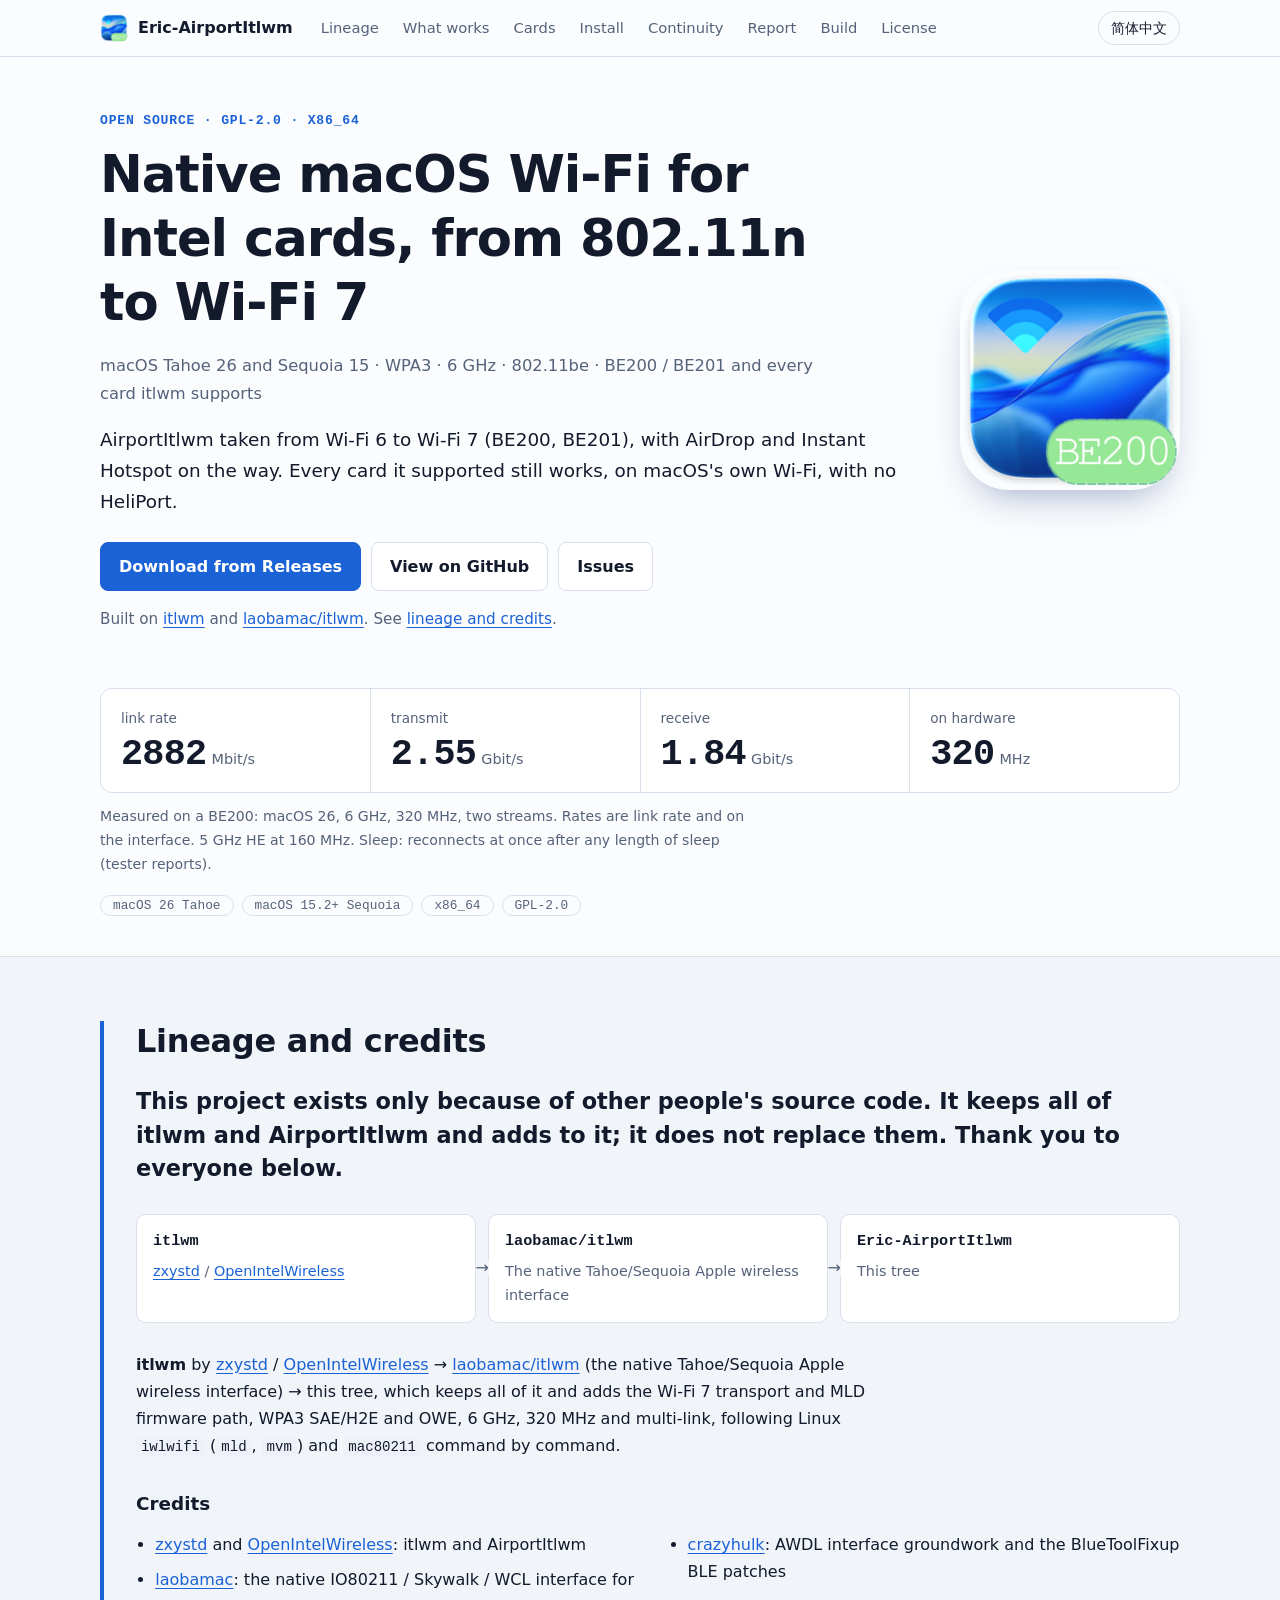
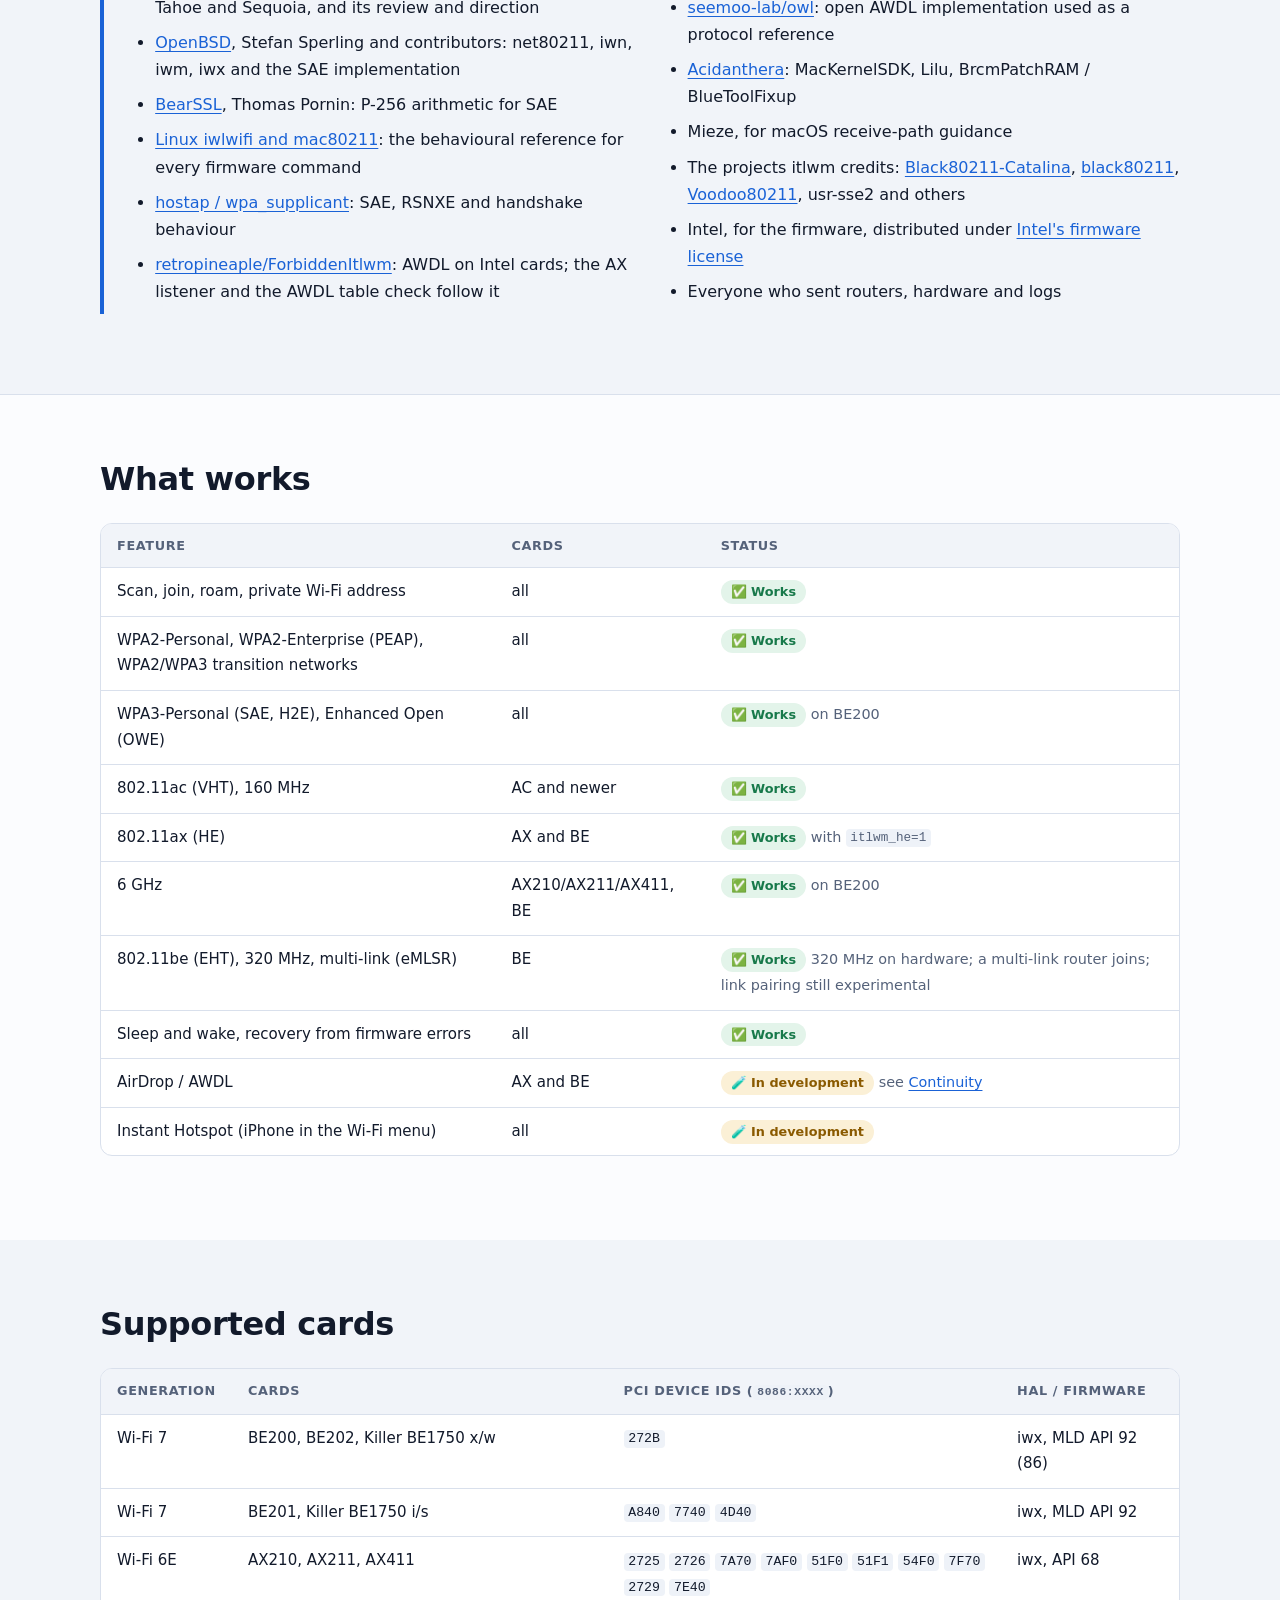
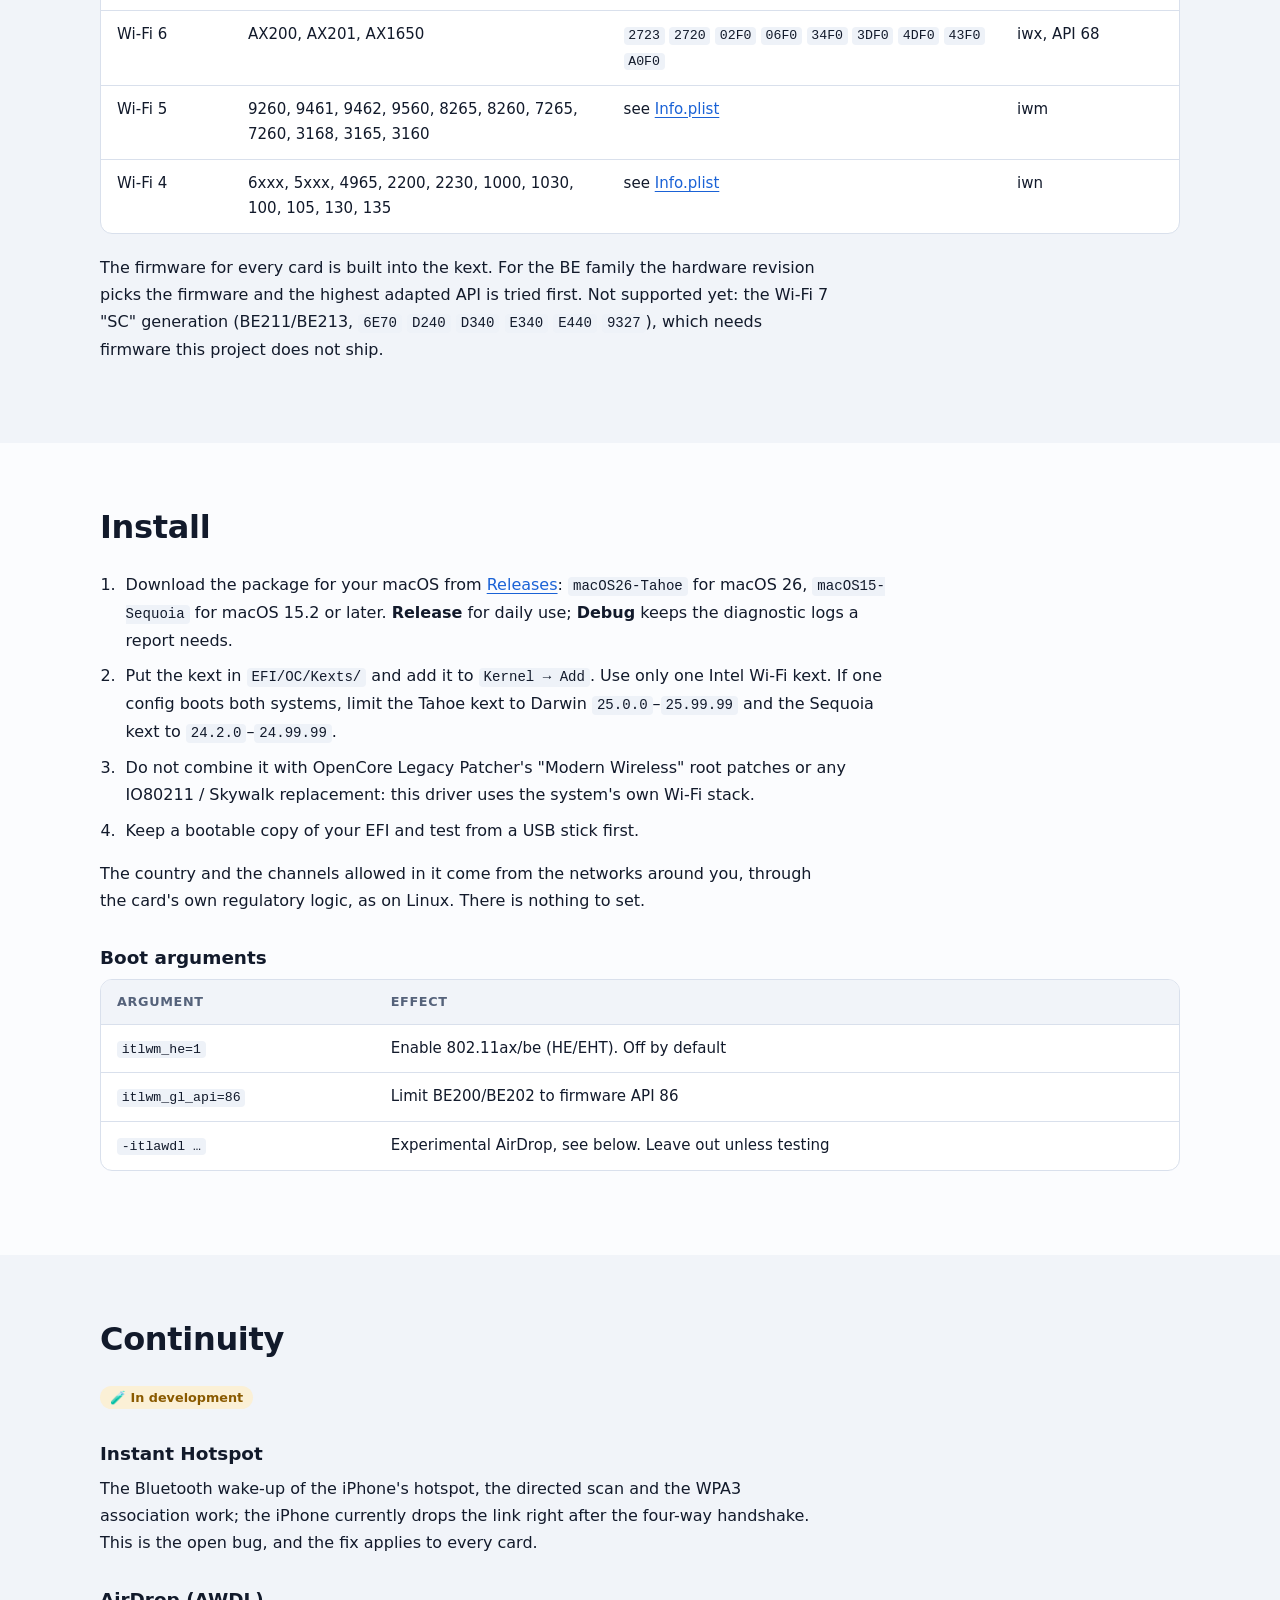
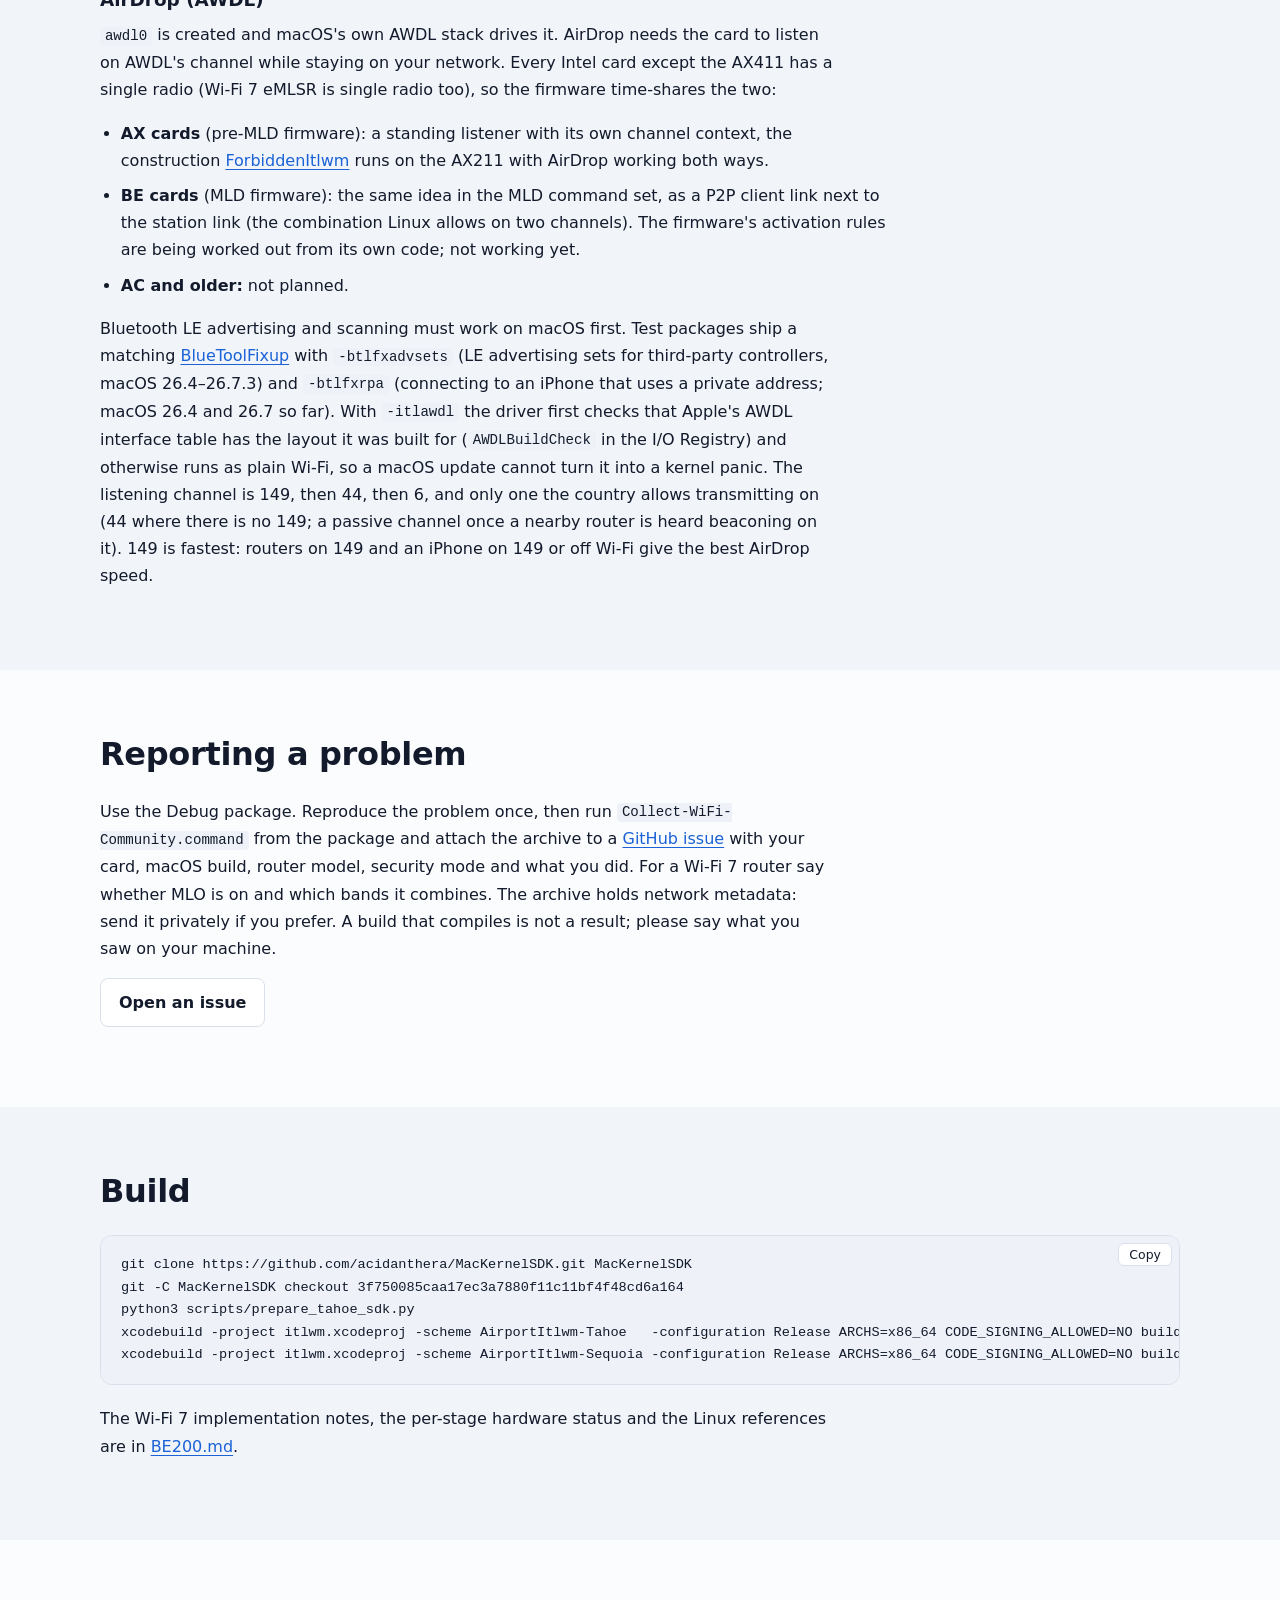
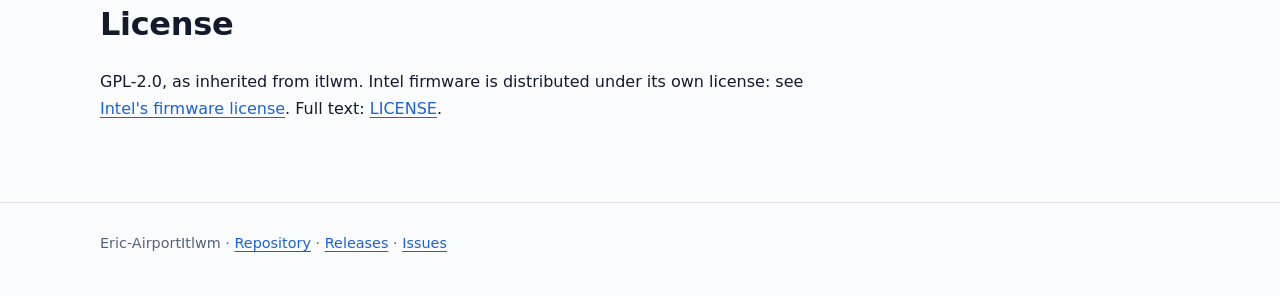
==== docs/index.html @ 7a8104d2 "docs: project site for GitHub Pages (English and 简体中文), lineage and credits first" ====
<!DOCTYPE html>
<html lang="en">
<head>
<meta charset="utf-8">
<meta name="viewport" content="width=device-width, initial-scale=1">
<meta name="color-scheme" content="light dark">
<title>Eric-AirportItlwm: native macOS Wi-Fi for Intel cards, 802.11n to Wi-Fi 7</title>
<meta name="description" content="Native macOS Wi-Fi for Intel cards, from 802.11n to Wi-Fi 7. macOS Tahoe 26 and Sequoia 15, WPA3, 6 GHz, 802.11be, BE200 / BE201 and every card itlwm supports.">
<link rel="icon" type="image/png" href="be200-icon.png">
<link rel="stylesheet" href="style.css">
<script defer src="app.js"></script>
</head>
<body>
<a class="skip" href="#main">Skip to content</a>
<header class="top"><div class="wrap bar">
<a class="brand" href="#top"><img src="be200-icon.png" width="28" height="28" alt="">Eric-AirportItlwm</a>
<nav aria-label="Sections">
<a href="#lineage">Lineage</a>
<a href="#works">What works</a>
<a href="#cards">Cards</a>
<a href="#install">Install</a>
<a href="#continuity">Continuity</a>
<a href="#report">Report</a>
<a href="#build">Build</a>
<a href="#license">License</a>
</nav>
<a class="lang" href="zh/" hreflang="zh-CN" lang="zh-CN">简体中文</a>
</div></header>
<main id="main">
<section class="hero" id="top"><div class="wrap hero-grid">
<div class="hero-text">
<p class="eyebrow">Open source · GPL-2.0 · x86_64</p>
<h1>Native macOS Wi-Fi for Intel cards, from 802.11n to Wi-Fi 7</h1>
<p class="sub">macOS Tahoe 26 and Sequoia 15 · WPA3 · 6 GHz · 802.11be · BE200 / BE201 and every card itlwm supports</p>
<p class="lead">AirportItlwm taken from Wi-Fi 6 to Wi-Fi 7 (BE200, BE201), with AirDrop and Instant Hotspot on the way. Every card it supported still works, on macOS&#x27;s own Wi-Fi, with no HeliPort.</p>
<p class="cta"><a class="btn primary" href="https://github.com/Ersiter/Eric-AirportItlwm/releases/latest">Download from Releases</a><a class="btn" href="https://github.com/Ersiter/Eric-AirportItlwm">View on GitHub</a><a class="btn" href="https://github.com/Ersiter/Eric-AirportItlwm/issues">Issues</a></p>
<p class="credit-line">Built on <a href="https://github.com/OpenIntelWireless/itlwm">itlwm</a> and <a href="https://github.com/laobamac/itlwm">laobamac/itlwm</a>. See <a href="#lineage">lineage and credits</a>.</p>
</div>
<div class="hero-art"><img src="be200-icon.png" width="256" height="256" alt="Eric-AirportItlwm icon"></div>
</div>
<div class="wrap"><dl class="stats">
<div><dt>link rate</dt><dd><span class="num">2882</span> <span class="unit">Mbit/s</span></dd></div>
<div><dt>transmit</dt><dd><span class="num">2.55</span> <span class="unit">Gbit/s</span></dd></div>
<div><dt>receive</dt><dd><span class="num">1.84</span> <span class="unit">Gbit/s</span></dd></div>
<div><dt>on hardware</dt><dd><span class="num">320</span> <span class="unit">MHz</span></dd></div>
</dl><p class="note">Measured on a BE200: macOS 26, 6 GHz, 320 MHz, two streams. Rates are link rate and on the interface. 5 GHz HE at 160 MHz. Sleep: reconnects at once after any length of sleep (tester reports).</p>
<ul class="chips"><li>macOS 26 Tahoe</li><li>macOS 15.2+ Sequoia</li><li>x86_64</li><li>GPL-2.0</li></ul></div>
</section>
<section class="lineage" id="lineage"><div class="wrap">
<h2>Lineage and credits</h2>
<p class="big">This project exists only because of other people&#x27;s source code. It keeps all of itlwm and AirportItlwm and adds to it; it does not replace them. Thank you to everyone below.</p>
<ol class="chain">
<li><strong>itlwm</strong><span><a href="https://github.com/zxystd">zxystd</a> / <a href="https://github.com/OpenIntelWireless/itlwm">OpenIntelWireless</a></span></li>
<li><strong>laobamac/itlwm</strong><span>The native Tahoe/Sequoia Apple wireless interface</span></li>
<li><strong>Eric-AirportItlwm</strong><span>This tree</span></li>
</ol>
<p><strong>itlwm</strong> by <a href="https://github.com/zxystd">zxystd</a> / <a href="https://github.com/OpenIntelWireless/itlwm">OpenIntelWireless</a> → <a href="https://github.com/laobamac/itlwm">laobamac/itlwm</a> (the native Tahoe/Sequoia Apple wireless interface) → this tree, which keeps all of it and adds the Wi-Fi 7 transport and MLD firmware path, WPA3 SAE/H2E and OWE, 6 GHz, 320 MHz and multi-link, following Linux <code>iwlwifi</code> (<code>mld</code>, <code>mvm</code>) and <code>mac80211</code> command by command.</p>
<h3>Credits</h3>
<ul class="credits">
<li><a href="https://github.com/zxystd">zxystd</a> and <a href="https://github.com/OpenIntelWireless">OpenIntelWireless</a>: itlwm and AirportItlwm</li>
<li><a href="https://github.com/laobamac/itlwm">laobamac</a>: the native IO80211 / Skywalk / WCL interface for Tahoe and Sequoia, and its review and direction</li>
<li><a href="https://github.com/openbsd/src">OpenBSD</a>, Stefan Sperling and contributors: net80211, iwn, iwm, iwx and the SAE implementation</li>
<li><a href="https://bearssl.org/">BearSSL</a>, Thomas Pornin: P-256 arithmetic for SAE</li>
<li><a href="https://github.com/torvalds/linux/tree/master/drivers/net/wireless/intel/iwlwifi">Linux iwlwifi and mac80211</a>: the behavioural reference for every firmware command</li>
<li><a href="https://w1.fi/">hostap / wpa_supplicant</a>: SAE, RSNXE and handshake behaviour</li>
<li><a href="https://github.com/retropineaple/ForbiddenItlwm">retropineaple/ForbiddenItlwm</a>: AWDL on Intel cards; the AX listener and the AWDL table check follow it</li>
<li><a href="https://github.com/crazyhulk">crazyhulk</a>: AWDL interface groundwork and the BlueToolFixup BLE patches</li>
<li><a href="https://github.com/seemoo-lab/owl">seemoo-lab/owl</a>: open AWDL implementation used as a protocol reference</li>
<li><a href="https://github.com/acidanthera">Acidanthera</a>: MacKernelSDK, Lilu, BrcmPatchRAM / BlueToolFixup</li>
<li>Mieze, for macOS receive-path guidance</li>
<li>The projects itlwm credits: <a href="https://github.com/AppleIntelWiFi/Black80211-Catalina">Black80211-Catalina</a>, <a href="https://github.com/rpeshkov/black80211">black80211</a>, <a href="https://github.com/mercurysquad/Voodoo80211">Voodoo80211</a>, usr-sse2 and others</li>
<li>Intel, for the firmware, distributed under <a href="https://github.com/Ersiter/Eric-AirportItlwm/blob/be200-tahoe/iwlwifi-firmware-license">Intel's firmware license</a></li>
<li>Everyone who sent routers, hardware and logs</li>
</ul></div></section>
<section id="works"><div class="wrap"><h2>What works</h2>
<div class="table-wrap"><table><thead><tr><th>Feature</th><th>Cards</th><th>Status</th></tr></thead><tbody>
<tr><td>Scan, join, roam, private Wi-Fi address</td><td>all</td><td><span class="pill ok"><span aria-hidden="true">✅</span> Works</span></td></tr>
<tr><td>WPA2-Personal, WPA2-Enterprise (PEAP), WPA2/WPA3 transition networks</td><td>all</td><td><span class="pill ok"><span aria-hidden="true">✅</span> Works</span></td></tr>
<tr><td>WPA3-Personal (SAE, H2E), Enhanced Open (OWE)</td><td>all</td><td><span class="pill ok"><span aria-hidden="true">✅</span> Works</span> <span class="snote">on BE200</span></td></tr>
<tr><td>802.11ac (VHT), 160 MHz</td><td>AC and newer</td><td><span class="pill ok"><span aria-hidden="true">✅</span> Works</span></td></tr>
<tr><td>802.11ax (HE)</td><td>AX and BE</td><td><span class="pill ok"><span aria-hidden="true">✅</span> Works</span> <span class="snote">with <code>itlwm_he=1</code></span></td></tr>
<tr><td>6 GHz</td><td>AX210/AX211/AX411, BE</td><td><span class="pill ok"><span aria-hidden="true">✅</span> Works</span> <span class="snote">on BE200</span></td></tr>
<tr><td>802.11be (EHT), 320 MHz, multi-link (eMLSR)</td><td>BE</td><td><span class="pill ok"><span aria-hidden="true">✅</span> Works</span> <span class="snote">320 MHz on hardware; a multi-link router joins; link pairing still experimental</span></td></tr>
<tr><td>Sleep and wake, recovery from firmware errors</td><td>all</td><td><span class="pill ok"><span aria-hidden="true">✅</span> Works</span></td></tr>
<tr><td>AirDrop / AWDL</td><td>AX and BE</td><td><span class="pill dev"><span aria-hidden="true">🧪</span> In development</span> <span class="snote">see <a href="#continuity">Continuity</a></span></td></tr>
<tr><td>Instant Hotspot (iPhone in the Wi-Fi menu)</td><td>all</td><td><span class="pill dev"><span aria-hidden="true">🧪</span> In development</span></td></tr>
</tbody></table></div></div></section>
<section id="cards"><div class="wrap"><h2>Supported cards</h2>
<div class="table-wrap"><table class="cards"><thead><tr><th>Generation</th><th>Cards</th><th>PCI device IDs (<code>8086:xxxx</code>)</th><th>HAL / firmware</th></tr></thead><tbody>
<tr><td>Wi-Fi 7</td><td>BE200, BE202, Killer BE1750 x/w</td><td><code>272B</code></td><td>iwx, MLD API 92 (86)</td></tr>
<tr><td>Wi-Fi 7</td><td>BE201, Killer BE1750 i/s</td><td><code>A840</code> <code>7740</code> <code>4D40</code></td><td>iwx, MLD API 92</td></tr>
<tr><td>Wi-Fi 6E</td><td>AX210, AX211, AX411</td><td><code>2725</code> <code>2726</code> <code>7A70</code> <code>7AF0</code> <code>51F0</code> <code>51F1</code> <code>54F0</code> <code>7F70</code> <code>2729</code> <code>7E40</code></td><td>iwx, API 68</td></tr>
<tr><td>Wi-Fi 6</td><td>AX200, AX201, AX1650</td><td><code>2723</code> <code>2720</code> <code>02F0</code> <code>06F0</code> <code>34F0</code> <code>3DF0</code> <code>4DF0</code> <code>43F0</code> <code>A0F0</code></td><td>iwx, API 68</td></tr>
<tr><td>Wi-Fi 5</td><td>9260, 9461, 9462, 9560, 8265, 8260, 7265, 7260, 3168, 3165, 3160</td><td>see <a href="https://github.com/Ersiter/Eric-AirportItlwm/blob/be200-tahoe/AirportItlwm/WCL/Info.plist">Info.plist</a></td><td>iwm</td></tr>
<tr><td>Wi-Fi 4</td><td>6xxx, 5xxx, 4965, 2200, 2230, 1000, 1030, 100, 105, 130, 135</td><td>see <a href="https://github.com/Ersiter/Eric-AirportItlwm/blob/be200-tahoe/AirportItlwm/WCL/Info.plist">Info.plist</a></td><td>iwn</td></tr>
</tbody></table></div><p>The firmware for every card is built into the kext. For the BE family the hardware revision picks the firmware and the highest adapted API is tried first. Not supported yet: the Wi-Fi 7 "SC" generation (BE211/BE213, <code>6E70</code> <code>D240</code> <code>D340</code> <code>E340</code> <code>E440</code> <code>9327</code>), which needs firmware this project does not ship.</p></div></section>
<section id="install"><div class="wrap"><h2>Install</h2><ol class="steps">
<li>Download the package for your macOS from <a href="https://github.com/Ersiter/Eric-AirportItlwm/releases">Releases</a>: <code>macOS26-Tahoe</code> for macOS 26, <code>macOS15-Sequoia</code> for macOS 15.2 or later. <strong>Release</strong> for daily use; <strong>Debug</strong> keeps the diagnostic logs a report needs.</li>
<li>Put the kext in <code>EFI/OC/Kexts/</code> and add it to <code>Kernel → Add</code>. Use only one Intel Wi-Fi kext. If one config boots both systems, limit the Tahoe kext to Darwin <code>25.0.0</code>–<code>25.99.99</code> and the Sequoia kext to <code>24.2.0</code>–<code>24.99.99</code>.</li>
<li>Do not combine it with OpenCore Legacy Patcher's "Modern Wireless" root patches or any IO80211 / Skywalk replacement: this driver uses the system's own Wi-Fi stack.</li>
<li>Keep a bootable copy of your EFI and test from a USB stick first.</li>
</ol><p>The country and the channels allowed in it come from the networks around you, through the card's own regulatory logic, as on Linux. There is nothing to set.</p>
<h3>Boot arguments</h3><div class="table-wrap"><table><thead><tr><th>Argument</th><th>Effect</th></tr></thead><tbody>
<tr><td><code>itlwm_he=1</code></td><td>Enable 802.11ax/be (HE/EHT). Off by default</td></tr>
<tr><td><code>itlwm_gl_api=86</code></td><td>Limit BE200/BE202 to firmware API 86</td></tr>
<tr><td><code>-itlawdl …</code></td><td>Experimental AirDrop, see below. Leave out unless testing</td></tr>
</tbody></table></div></div></section>
<section id="continuity"><div class="wrap"><h2>Continuity</h2>
<p><span class="pill dev"><span aria-hidden="true">🧪</span> In development</span></p>
<h3>Instant Hotspot</h3><p>The Bluetooth wake-up of the iPhone's hotspot, the directed scan and the WPA3 association work; the iPhone currently drops the link right after the four-way handshake. This is the open bug, and the fix applies to every card.</p>
<h3>AirDrop (AWDL)</h3><p><code>awdl0</code> is created and macOS's own AWDL stack drives it. AirDrop needs the card to listen on AWDL's channel while staying on your network. Every Intel card except the AX411 has a single radio (Wi-Fi 7 eMLSR is single radio too), so the firmware time-shares the two:</p><ul>
<li><strong>AX cards</strong> (pre-MLD firmware): a standing listener with its own channel context, the construction <a href="https://github.com/retropineaple/ForbiddenItlwm">ForbiddenItlwm</a> runs on the AX211 with AirDrop working both ways.</li>
<li><strong>BE cards</strong> (MLD firmware): the same idea in the MLD command set, as a P2P client link next to the station link (the combination Linux allows on two channels). The firmware's activation rules are being worked out from its own code; not working yet.</li>
<li><strong>AC and older:</strong> not planned.</li>
</ul><p>Bluetooth LE advertising and scanning must work on macOS first. Test packages ship a matching <a href="https://github.com/acidanthera/BrcmPatchRAM">BlueToolFixup</a> with <code>-btlfxadvsets</code> (LE advertising sets for third-party controllers, macOS 26.4–26.7.3) and <code>-btlfxrpa</code> (connecting to an iPhone that uses a private address; macOS 26.4 and 26.7 so far). With <code>-itlawdl</code> the driver first checks that Apple's AWDL interface table has the layout it was built for (<code>AWDLBuildCheck</code> in the I/O Registry) and otherwise runs as plain Wi-Fi, so a macOS update cannot turn it into a kernel panic. The listening channel is 149, then 44, then 6, and only one the country allows transmitting on (44 where there is no 149; a passive channel once a nearby router is heard beaconing on it). 149 is fastest: routers on 149 and an iPhone on 149 or off Wi-Fi give the best AirDrop speed.</p></div></section>
<section id="report"><div class="wrap"><h2>Reporting a problem</h2><p>Use the Debug package. Reproduce the problem once, then run <code>Collect-WiFi-Community.command</code> from the package and attach the archive to a <a href="https://github.com/Ersiter/Eric-AirportItlwm/issues">GitHub issue</a> with your card, macOS build, router model, security mode and what you did. For a Wi-Fi 7 router say whether MLO is on and which bands it combines. The archive holds network metadata: send it privately if you prefer. A build that compiles is not a result; please say what you saw on your machine.</p><p><a class="btn" href="https://github.com/Ersiter/Eric-AirportItlwm/issues/new">Open an issue</a></p></div></section>
<section id="build"><div class="wrap"><h2>Build</h2>
<div class="code"><button type="button" class="copy" data-copied="Copied" hidden>Copy</button><pre><code>git clone https://github.com/acidanthera/MacKernelSDK.git MacKernelSDK
git -C MacKernelSDK checkout 3f750085caa17ec3a7880f11c11bf4f48cd6a164
python3 scripts/prepare_tahoe_sdk.py
xcodebuild -project itlwm.xcodeproj -scheme AirportItlwm-Tahoe   -configuration Release ARCHS=x86_64 CODE_SIGNING_ALLOWED=NO build
xcodebuild -project itlwm.xcodeproj -scheme AirportItlwm-Sequoia -configuration Release ARCHS=x86_64 CODE_SIGNING_ALLOWED=NO build</code></pre></div>
<p>The Wi-Fi 7 implementation notes, the per-stage hardware status and the Linux references are in <a href="https://github.com/Ersiter/Eric-AirportItlwm/blob/be200-tahoe/BE200.md">BE200.md</a>.</p></div></section>
<section id="license"><div class="wrap"><h2>License</h2><p>GPL-2.0, as inherited from itlwm. Intel firmware is distributed under its own license: see <a href="https://github.com/Ersiter/Eric-AirportItlwm/blob/be200-tahoe/iwlwifi-firmware-license">Intel's firmware license</a>. Full text: <a href="https://github.com/Ersiter/Eric-AirportItlwm/blob/be200-tahoe/LICENSE">LICENSE</a>.</p></div></section>
</main>
<footer><div class="wrap"><p>Eric-AirportItlwm · <a href="https://github.com/Ersiter/Eric-AirportItlwm">Repository</a> · <a href="https://github.com/Ersiter/Eric-AirportItlwm/releases">Releases</a> · <a href="https://github.com/Ersiter/Eric-AirportItlwm/issues">Issues</a></p></div></footer>
</body>
</html>
---- docs/style.css ----
:root {
  color-scheme: light dark;
  --bg: #fbfcfe;
  --bg-alt: #f1f4f9;
  --panel: #ffffff;
  --line: #d9e0ec;
  --text: #121a2b;
  --muted: #55627a;
  --accent: #1a62d6;
  --accent-ink: #ffffff;
  --ok: #17794a;
  --ok-bg: #e3f4ea;
  --dev: #8a5a00;
  --dev-bg: #fbf0d6;
  --code-bg: #eef2f8;
  --sans: system-ui, -apple-system, "Segoe UI", "PingFang SC", "Hiragino Sans GB", "Microsoft YaHei", "Noto Sans CJK SC", "Noto Sans SC", sans-serif;
  --mono: ui-monospace, "SF Mono", Menlo, Consolas, "Liberation Mono", monospace;
}

@media (prefers-color-scheme: dark) {
  :root {
    --bg: #080d17;
    --bg-alt: #0c1322;
    --panel: #0f1829;
    --line: #1f2c45;
    --text: #dbe5f6;
    --muted: #8da0bf;
    --accent: #5aa8ff;
    --accent-ink: #06101f;
    --ok: #62d394;
    --ok-bg: #0f2a1d;
    --dev: #f0c35a;
    --dev-bg: #2b2210;
    --code-bg: #0a1220;
  }
}

* { box-sizing: border-box; }
html { scroll-behavior: smooth; scroll-padding-top: 72px; -webkit-text-size-adjust: 100%; }
body {
  margin: 0;
  background: var(--bg);
  color: var(--text);
  font: 16px/1.7 var(--sans);
  -webkit-font-smoothing: antialiased;
}
img { max-width: 100%; height: auto; }
a { color: var(--accent); text-underline-offset: 3px; }
a:hover { text-decoration-thickness: 2px; }
:focus-visible { outline: 2px solid var(--accent); outline-offset: 2px; border-radius: 3px; }
code { font-family: var(--mono); font-size: .88em; background: var(--code-bg); padding: .1em .35em; border-radius: 4px; overflow-wrap: anywhere; }
.wrap { width: min(1080px, 100% - 40px); margin-inline: auto; }

.skip { position: absolute; left: -999px; top: 8px; background: var(--accent); color: var(--accent-ink); padding: 8px 12px; border-radius: 6px; z-index: 20; }
.skip:focus { left: 8px; }

/* header */
.top { position: sticky; top: 0; z-index: 10; background: color-mix(in srgb, var(--bg) 88%, transparent); backdrop-filter: blur(10px); border-bottom: 1px solid var(--line); }
.bar { display: flex; align-items: center; gap: 18px; min-height: 56px; }
.brand { display: flex; align-items: center; gap: 10px; font-weight: 650; color: var(--text); text-decoration: none; white-space: nowrap; }
.brand img { border-radius: 7px; }
.top nav { display: flex; gap: 4px; flex: 1; overflow-x: auto; scrollbar-width: none; }
.top nav::-webkit-scrollbar { display: none; }
.top nav a { color: var(--muted); text-decoration: none; padding: 6px 10px; border-radius: 6px; font-size: .92rem; white-space: nowrap; }
.top nav a:hover { color: var(--text); background: var(--bg-alt); }
.lang { font-size: .9rem; border: 1px solid var(--line); padding: 4px 12px; border-radius: 999px; text-decoration: none; color: var(--text); white-space: nowrap; }
.lang:hover { border-color: var(--accent); }

/* sections */
section { padding: 64px 0; }
section:nth-of-type(even) { background: var(--bg-alt); }
h1, h2, h3 { line-height: 1.25; margin: 0; }
h2 { font-size: clamp(1.5rem, 1.1rem + 1.6vw, 2rem); letter-spacing: -.01em; margin-bottom: 24px; }
h3 { font-size: 1.15rem; margin: 32px 0 10px; }
p { margin: 0 0 1em; max-width: 72ch; }
ul, ol { padding-left: 1.3em; }
li { margin-bottom: .5em; max-width: 76ch; }

/* hero */
.hero { padding: 56px 0 40px; background: var(--bg) !important; }
.hero-grid { display: grid; grid-template-columns: 1fr 220px; gap: 40px; align-items: center; }
.eyebrow { color: var(--accent); font: 600 .82rem var(--mono); letter-spacing: .06em; text-transform: uppercase; margin-bottom: 14px; }
h1 { font-size: clamp(2rem, 1.2rem + 3.2vw, 3.2rem); letter-spacing: -.02em; max-width: 20ch; }
:lang(zh) h1 { letter-spacing: 0; max-width: 18em; }
.sub { color: var(--muted); margin-top: 18px; font-size: 1.02rem; }
.lead { font-size: 1.15rem; margin-top: 8px; }
.cta { display: flex; flex-wrap: wrap; gap: 10px; margin-top: 24px; }
.btn { display: inline-block; padding: 10px 18px; border: 1px solid var(--line); border-radius: 8px; text-decoration: none; color: var(--text); background: var(--panel); font-weight: 550; }
.btn:hover { border-color: var(--accent); }
.btn.primary { background: var(--accent); border-color: var(--accent); color: var(--accent-ink); }
.credit-line { color: var(--muted); font-size: .95rem; margin-top: 4px; }
.hero-art img { width: 100%; max-width: 220px; border-radius: 22%; box-shadow: 0 18px 40px -18px rgba(10, 40, 110, .45); display: block; margin-inline: auto; }

.stats { display: grid; grid-template-columns: repeat(4, 1fr); gap: 1px; margin: 40px 0 0; background: var(--line); border: 1px solid var(--line); border-radius: 12px; overflow: hidden; }
.stats > div { background: var(--panel); padding: 18px 20px; }
.stats dt { color: var(--muted); font-size: .85rem; }
.stats dd { margin: 4px 0 0; }
.num { font: 650 clamp(1.6rem, 1.2rem + 1.4vw, 2.3rem)/1.1 var(--mono); letter-spacing: -.02em; }
.unit { color: var(--muted); font-size: .9rem; }
.note { color: var(--muted); font-size: .88rem; margin: 12px 0 0; }
.chips { list-style: none; padding: 0; margin: 18px 0 0; display: flex; flex-wrap: wrap; gap: 8px; }
.chips li { margin: 0; font: .8rem var(--mono); color: var(--muted); border: 1px solid var(--line); border-radius: 999px; padding: 2px 12px; }

/* lineage */
.lineage { background: var(--bg-alt); border-block: 1px solid var(--line); }
.lineage .wrap { border-left: 4px solid var(--accent); padding-left: clamp(16px, 3vw, 32px); }
.big { font-size: clamp(1.15rem, 1rem + .7vw, 1.4rem); line-height: 1.5; font-weight: 550; max-width: 46em; }
.chain { list-style: none; padding: 0; margin: 28px 0; display: grid; grid-template-columns: repeat(3, 1fr); gap: 12px; counter-reset: c; }
.chain li { counter-increment: c; position: relative; background: var(--panel); border: 1px solid var(--line); border-radius: 10px; padding: 14px 16px; margin: 0; display: flex; flex-direction: column; gap: 4px; max-width: none; }
.chain li:not(:last-child)::after { content: "→"; position: absolute; right: -14px; top: 50%; transform: translateY(-50%); color: var(--muted); background: var(--bg-alt); z-index: 1; line-height: 1; }
.chain strong { font-family: var(--mono); font-size: .95rem; }
.chain span { color: var(--muted); font-size: .9rem; }
.credits { columns: 2 340px; column-gap: 40px; padding-left: 1.2em; }
.credits li { break-inside: avoid; }

/* tables */
.table-wrap { overflow-x: auto; border: 1px solid var(--line); border-radius: 12px; background: var(--panel); margin-bottom: 20px; }
table { border-collapse: collapse; width: 100%; font-size: .94rem; min-width: 560px; }
th, td { text-align: left; vertical-align: top; padding: 11px 16px; border-bottom: 1px solid var(--line); }
tbody tr:last-child td { border-bottom: 0; }
th { font-size: .8rem; text-transform: uppercase; letter-spacing: .05em; color: var(--muted); background: var(--bg-alt); font-weight: 600; white-space: nowrap; }
:lang(zh) th { text-transform: none; letter-spacing: 0; }
table.cards { min-width: 720px; }
.pill { display: inline-block; font-size: .8rem; font-weight: 600; padding: 1px 10px; border-radius: 999px; white-space: nowrap; }
.pill.ok { color: var(--ok); background: var(--ok-bg); }
.pill.dev { color: var(--dev); background: var(--dev-bg); }
.snote { color: var(--muted); font-size: .9rem; display: inline; }

/* install / code */
.steps li { padding-left: .3em; }
.code { position: relative; margin: 0 0 20px; }
pre { margin: 0; padding: 18px 20px; background: var(--code-bg); border: 1px solid var(--line); border-radius: 12px; overflow-x: auto; font: .85rem/1.65 var(--mono); }
pre code { background: none; padding: 0; font-size: inherit; overflow-wrap: normal; }
.copy { position: absolute; top: 8px; right: 8px; font: .78rem var(--sans); padding: 3px 10px; border: 1px solid var(--line); border-radius: 6px; background: var(--panel); color: var(--text); cursor: pointer; }
.copy:hover { border-color: var(--accent); }

footer { padding: 28px 0 40px; color: var(--muted); font-size: .9rem; border-top: 1px solid var(--line); }
footer p { margin: 0; }

@media (max-width: 760px) {
  section { padding: 44px 0; }
  .hero-grid { grid-template-columns: 1fr; }
  .hero-art { order: -1; }
  .hero-art img { margin: 0; max-width: 96px; }
  .stats { grid-template-columns: repeat(2, 1fr); }
  .chain { grid-template-columns: 1fr; }
  .chain li:not(:last-child)::after { content: "↓"; right: auto; left: 20px; top: auto; bottom: -15px; transform: none; }
  .bar { gap: 10px; }
}
@media (max-width: 480px) {
  .brand { font-size: .9rem; }
  .brand img { display: none; }
}
@media (prefers-reduced-motion: reduce) { html { scroll-behavior: auto; } }
@media print { .top, .copy, .skip { display: none; } section { padding: 24px 0; } }
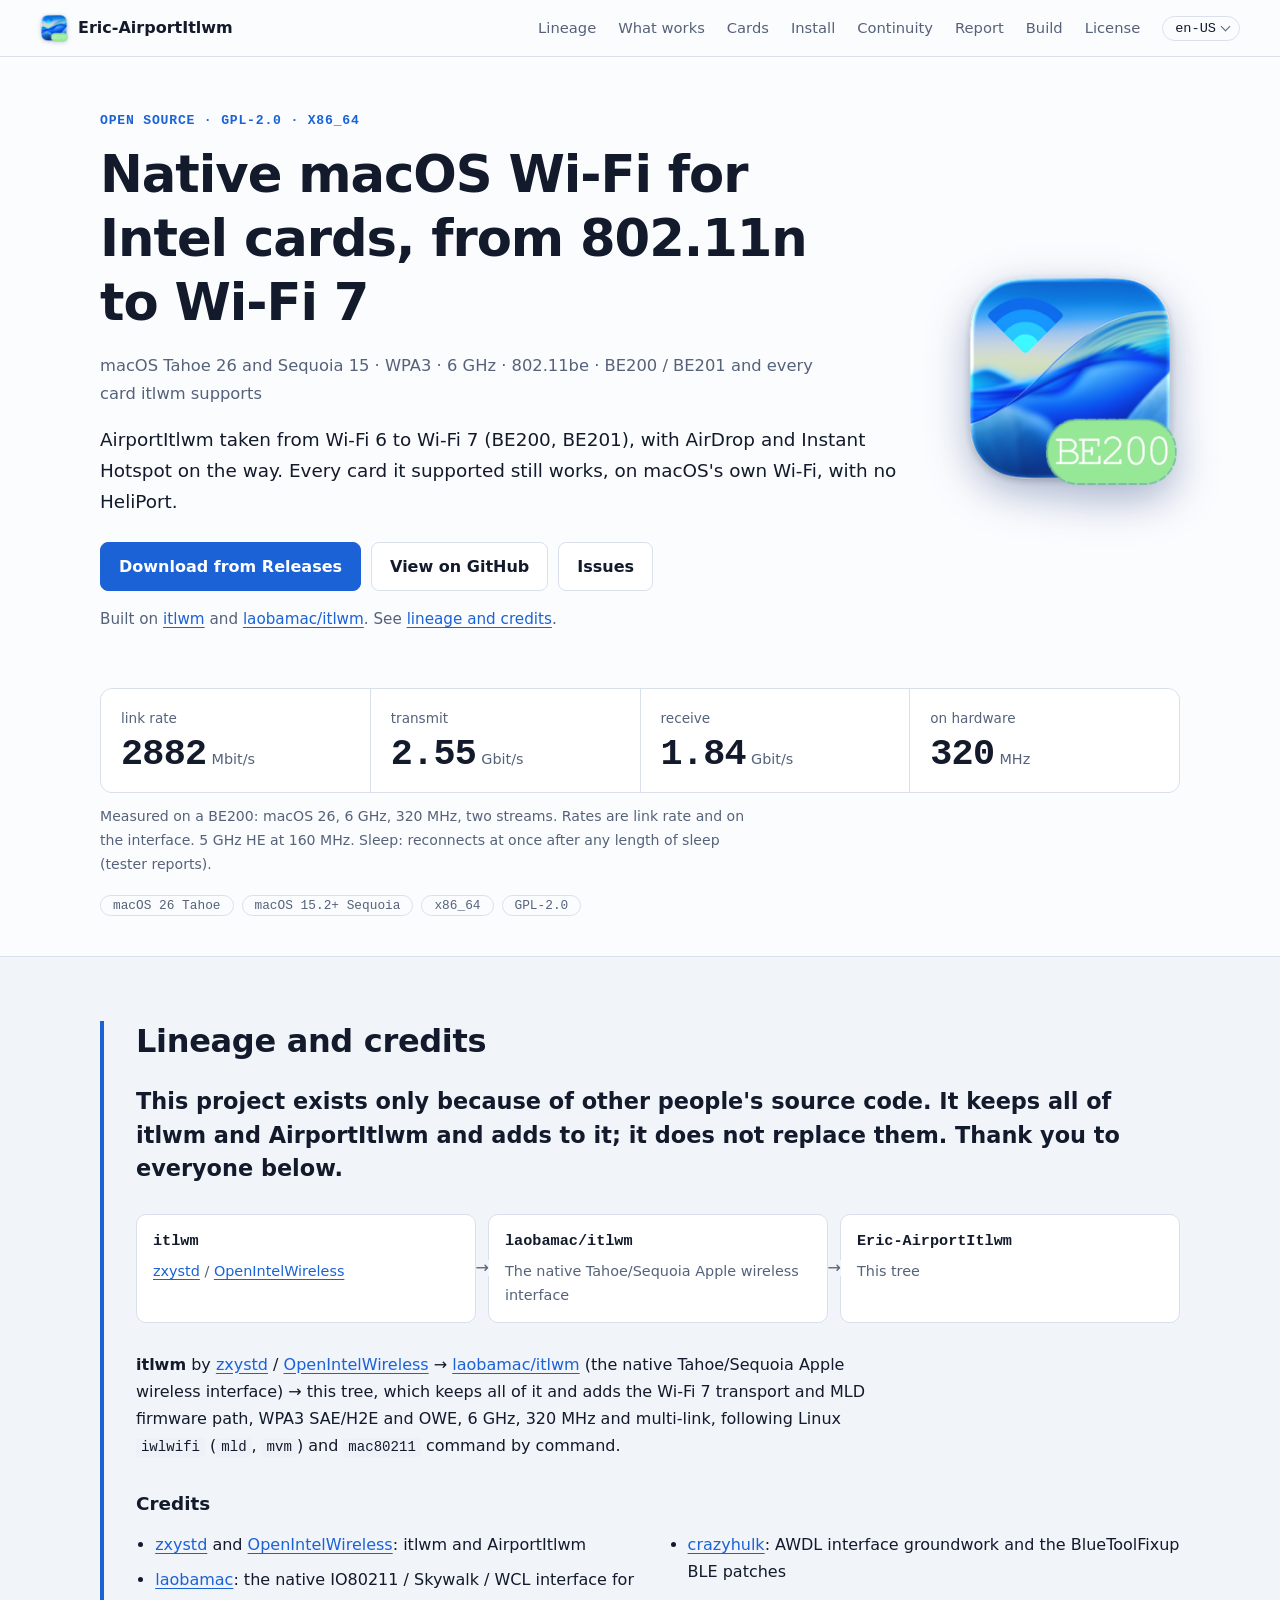
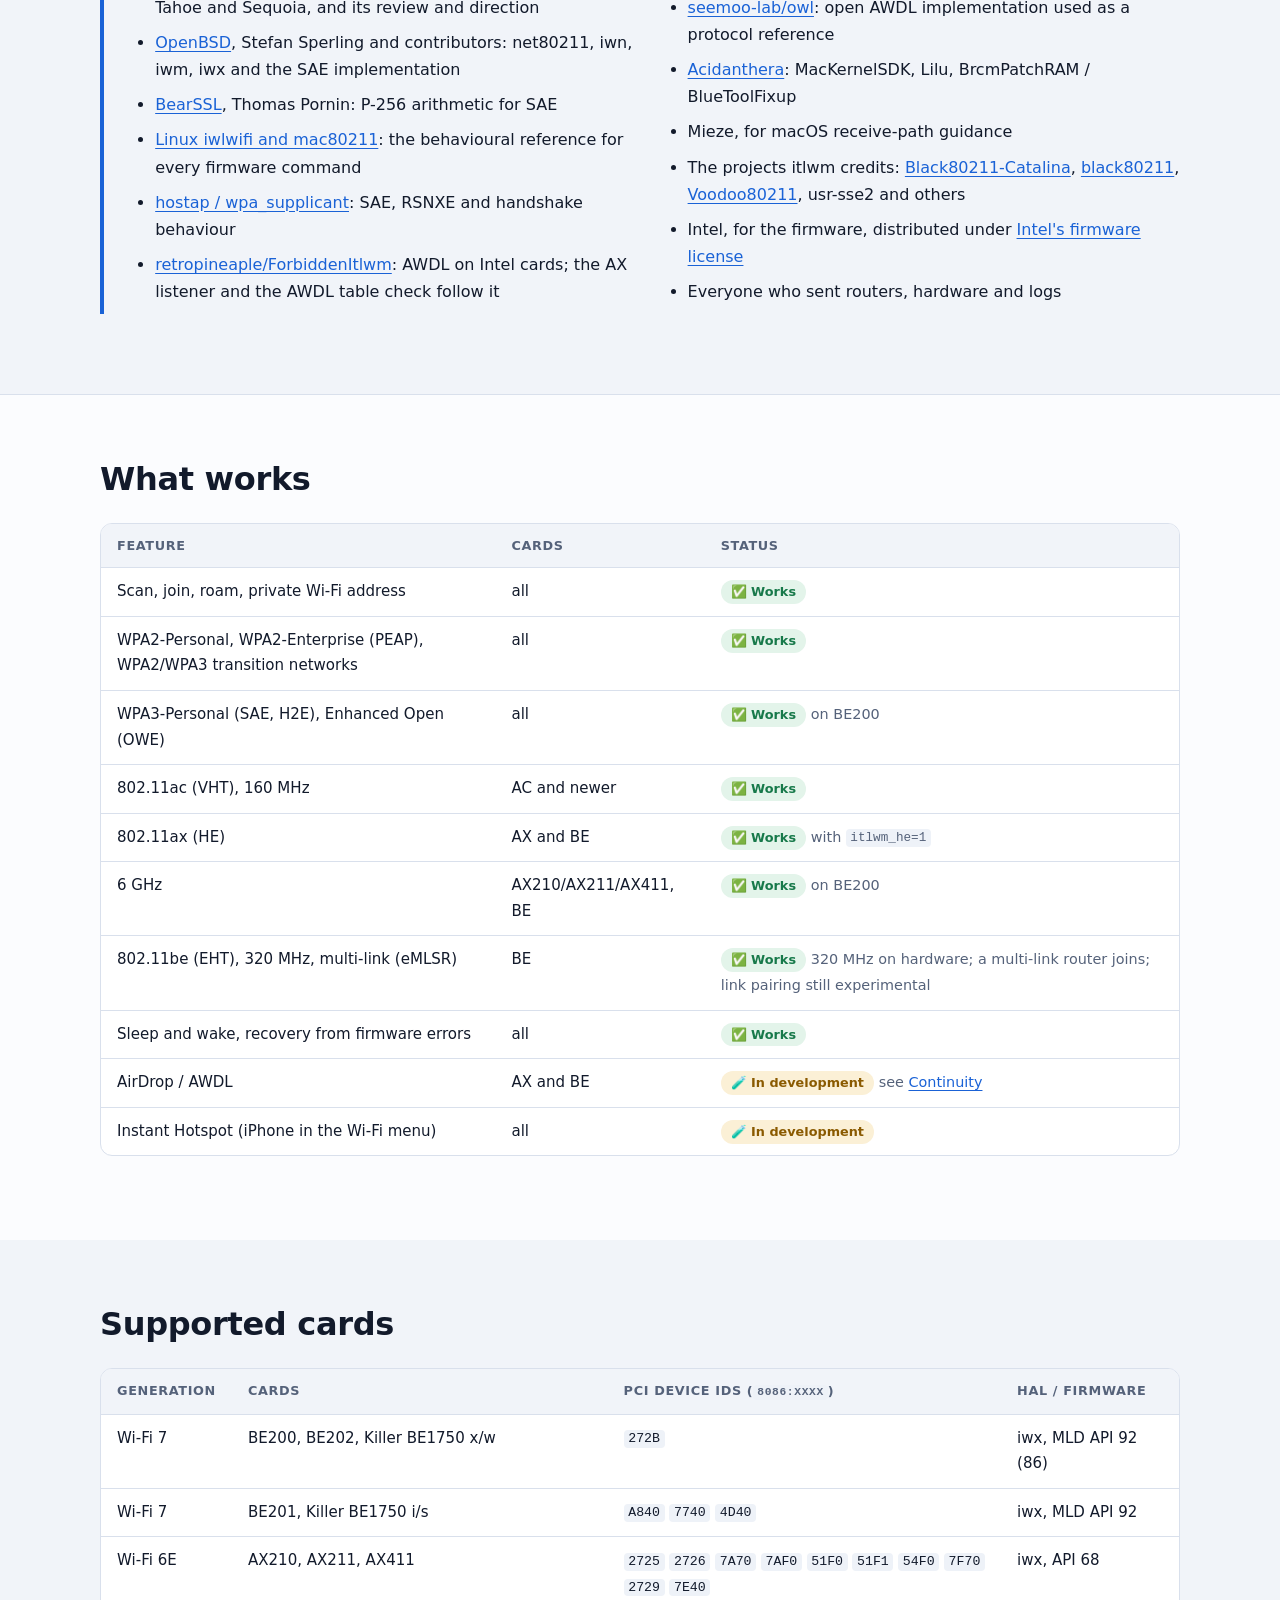
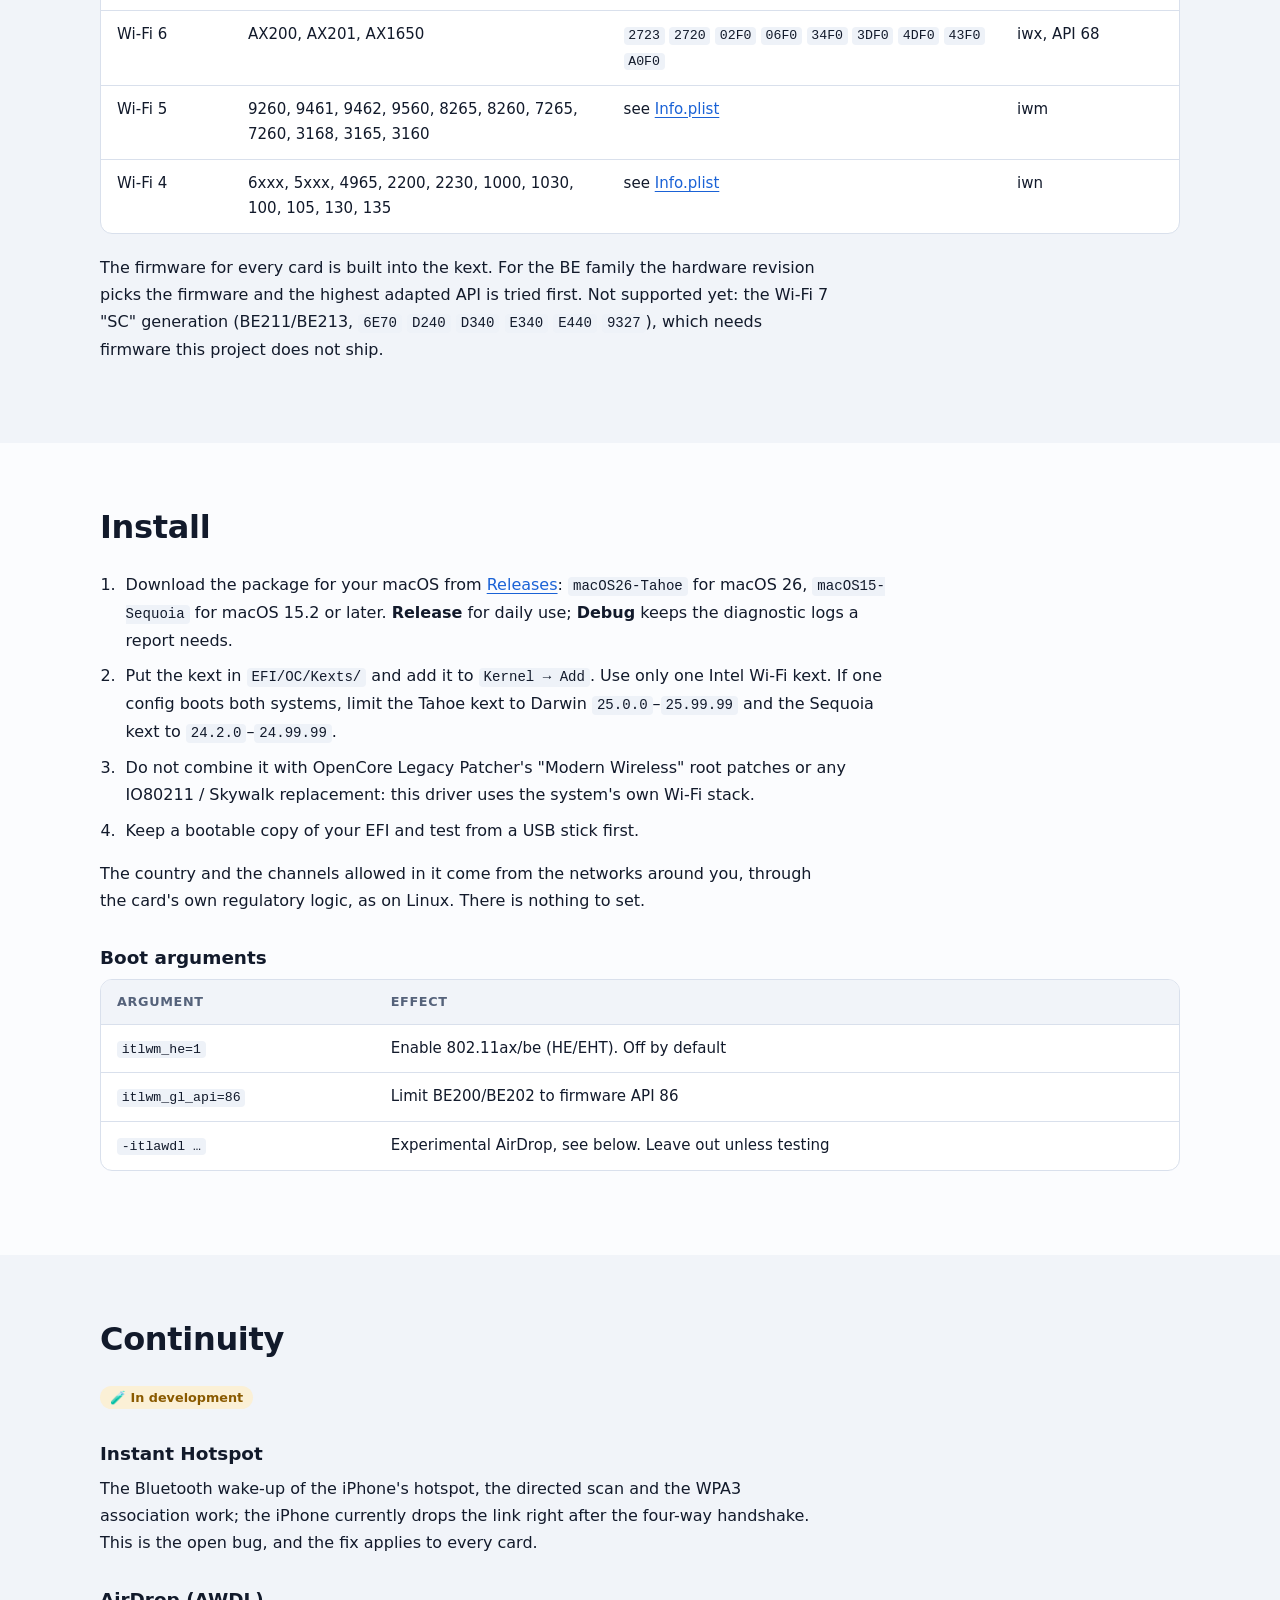
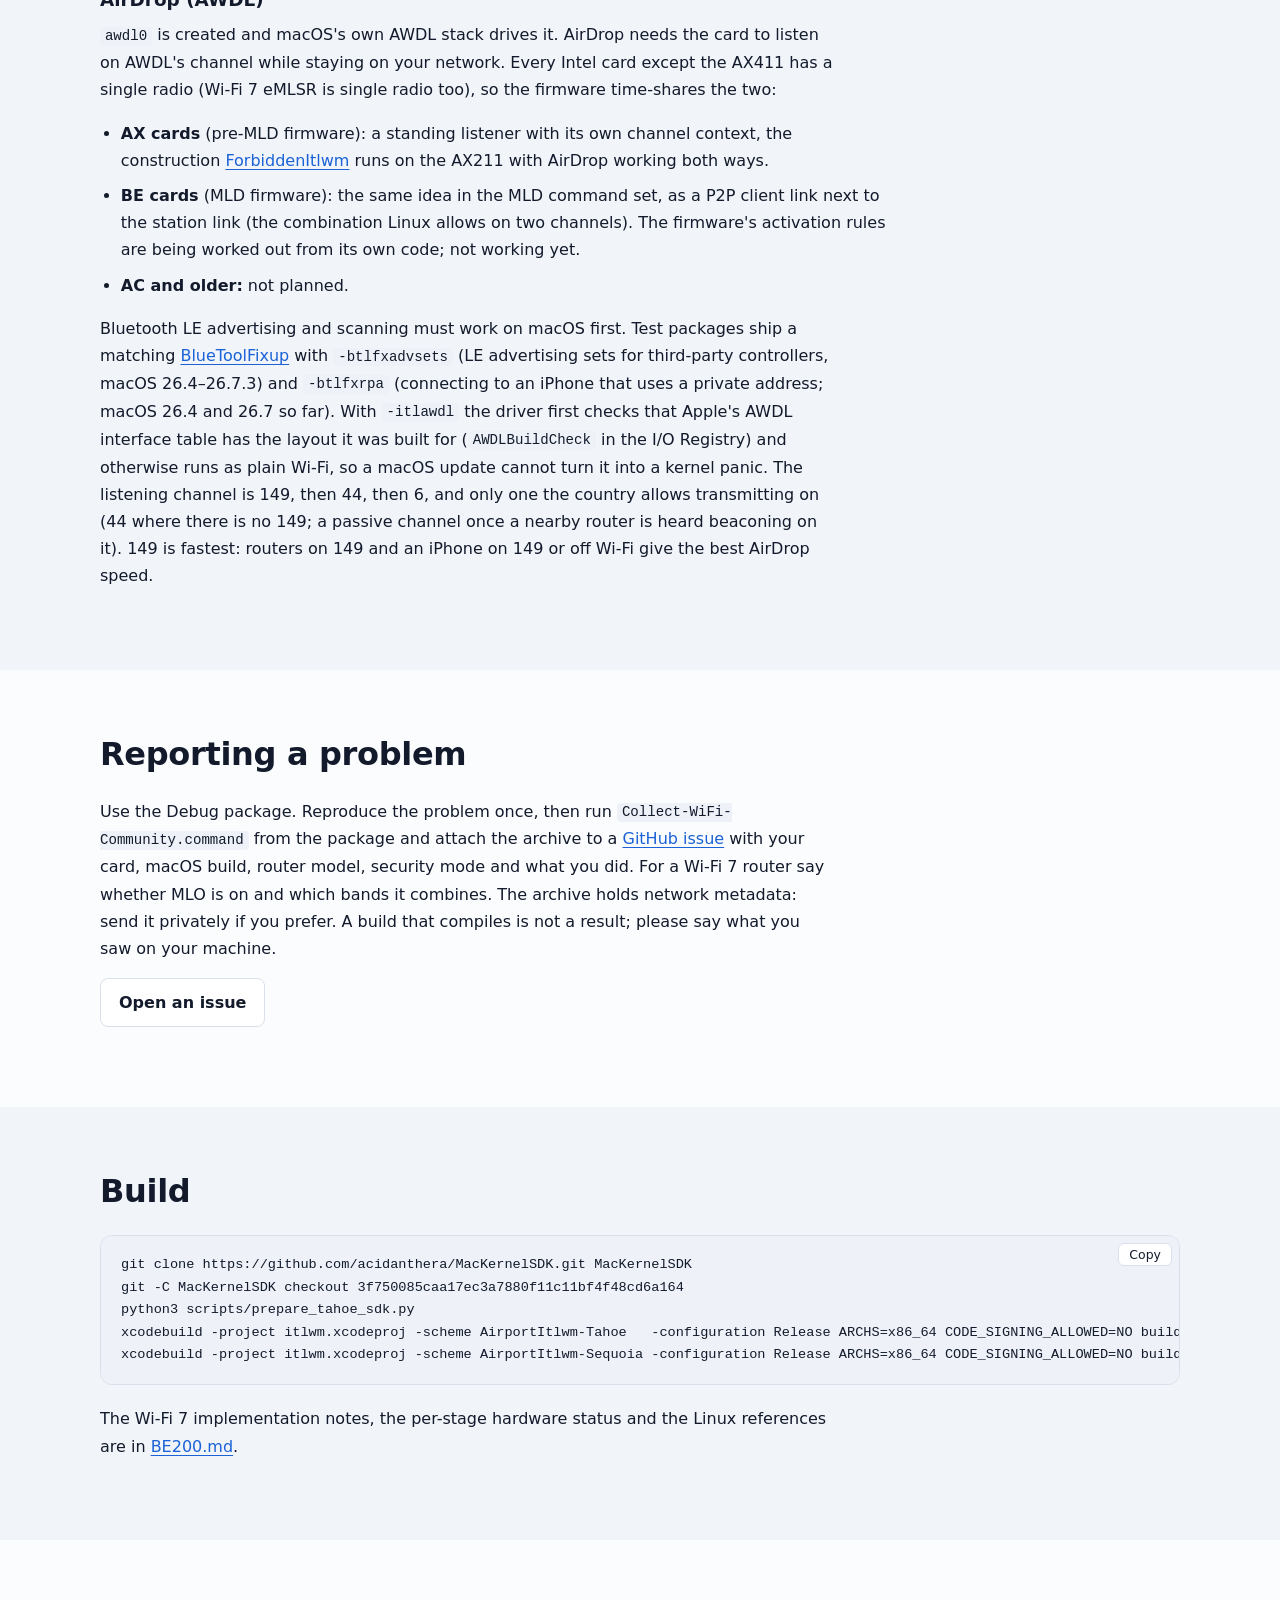
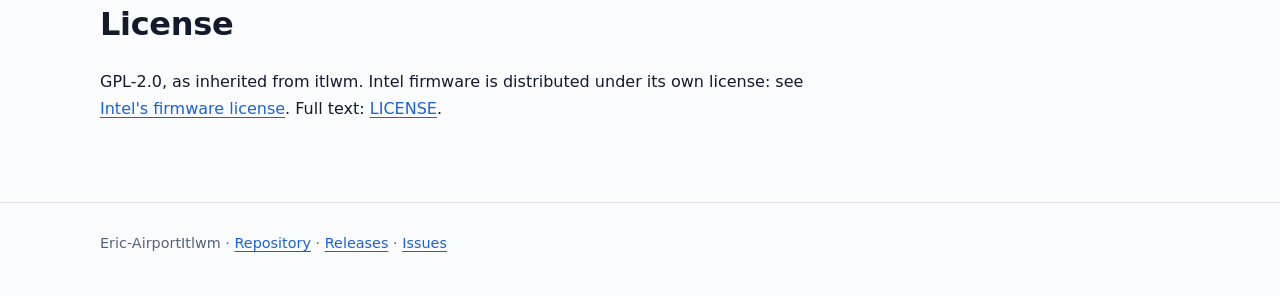
==== commit c3380907: "docs: full-width header with sections on the right, burger menu on narrow screens, language menu sho" ====
--- a/docs/index.html
+++ b/docs/index.html
@@ -12,9 +12,10 @@
 </head>
 <body>
 <a class="skip" href="#main">Skip to content</a>
-<header class="top"><div class="wrap bar">
+<header class="top"><div class="bar">
 <a class="brand" href="#top"><img src="be200-icon.png" width="28" height="28" alt="">Eric-AirportItlwm</a>
-<nav aria-label="Sections">
+<button class="burger" type="button" aria-label="Menu" aria-expanded="false" aria-controls="sections"><span></span><span></span><span></span></button>
+<nav id="sections" aria-label="Sections">
 <a href="#lineage">Lineage</a>
 <a href="#works">What works</a>
 <a href="#cards">Cards</a>
@@ -24,7 +25,13 @@
 <a href="#build">Build</a>
 <a href="#license">License</a>
 </nav>
-<a class="lang" href="zh/" hreflang="zh-CN" lang="zh-CN">简体中文</a>
+<details class="lang">
+<summary aria-label="Language / 语言"><span lang="en">en-US</span></summary>
+<ul>
+<li><a href="./" hreflang="en" lang="en" aria-current="true">en-US<span>English</span></a></li>
+<li><a href="zh/" hreflang="zh-Hans" lang="zh-Hans">zh-Hans<span>简体中文</span></a></li>
+</ul>
+</details>
 </div></header>
 <main id="main">
 <section class="hero" id="top"><div class="wrap hero-grid">
--- a/docs/style.css
+++ b/docs/style.css
@@ -54,17 +54,43 @@
 .skip { position: absolute; left: -999px; top: 8px; background: var(--accent); color: var(--accent-ink); padding: 8px 12px; border-radius: 6px; z-index: 20; }
 .skip:focus { left: 8px; }
 
-/* header */
-.top { position: sticky; top: 0; z-index: 10; background: color-mix(in srgb, var(--bg) 88%, transparent); backdrop-filter: blur(10px); border-bottom: 1px solid var(--line); }
-.bar { display: flex; align-items: center; gap: 18px; min-height: 56px; }
-.brand { display: flex; align-items: center; gap: 10px; font-weight: 650; color: var(--text); text-decoration: none; white-space: nowrap; }
-.brand img { border-radius: 7px; }
-.top nav { display: flex; gap: 4px; flex: 1; overflow-x: auto; scrollbar-width: none; }
-.top nav::-webkit-scrollbar { display: none; }
+/* header: the bar spans the window; sections on the right, then the language menu */
+.top { position: sticky; top: 0; z-index: 10; background: color-mix(in srgb, var(--bg) 88%, transparent); backdrop-filter: blur(10px); -webkit-backdrop-filter: blur(10px); border-bottom: 1px solid var(--line); }
+.bar { display: flex; align-items: center; gap: 12px; min-height: 56px; padding-inline: clamp(16px, 4vw, 40px); }
+.brand { display: flex; align-items: center; gap: 10px; font-weight: 650; color: var(--text); text-decoration: none; white-space: nowrap; margin-right: auto; }
+.brand img { filter: drop-shadow(0 1px 2px rgba(10, 40, 110, .25)); }
+.top nav { display: flex; gap: 2px; }
 .top nav a { color: var(--muted); text-decoration: none; padding: 6px 10px; border-radius: 6px; font-size: .92rem; white-space: nowrap; }
 .top nav a:hover { color: var(--text); background: var(--bg-alt); }
-.lang { font-size: .9rem; border: 1px solid var(--line); padding: 4px 12px; border-radius: 999px; text-decoration: none; color: var(--text); white-space: nowrap; }
-.lang:hover { border-color: var(--accent); }
+
+.lang { position: relative; }
+.lang summary { list-style: none; cursor: pointer; font: .85rem var(--mono); border: 1px solid var(--line); padding: 4px 10px 4px 12px; border-radius: 999px; color: var(--text); white-space: nowrap; display: flex; align-items: center; gap: 6px; user-select: none; }
+.lang summary::-webkit-details-marker { display: none; }
+.lang summary::after { content: ""; width: 6px; height: 6px; border: solid var(--muted); border-width: 0 1.5px 1.5px 0; transform: translateY(-2px) rotate(45deg); transition: transform .15s; }
+.lang[open] summary::after { transform: translateY(1px) rotate(-135deg); }
+.lang summary:hover, .lang[open] summary { border-color: var(--accent); }
+.lang ul { position: absolute; right: 0; top: calc(100% + 6px); list-style: none; margin: 0; padding: 4px; min-width: 168px; background: var(--panel); border: 1px solid var(--line); border-radius: 10px; box-shadow: 0 8px 24px -8px rgba(0, 0, 0, .25); }
+.lang li { margin: 0; }
+.lang ul a { display: flex; justify-content: space-between; gap: 12px; padding: 6px 10px; border-radius: 6px; text-decoration: none; color: var(--text); font: .85rem var(--mono); }
+.lang ul a span { font-family: var(--sans); color: var(--muted); }
+.lang ul a:hover { background: var(--bg-alt); }
+.lang ul a[aria-current] { color: var(--accent); }
+
+.burger { display: none; position: relative; width: 36px; height: 36px; padding: 0; border: 0; background: none; cursor: pointer; color: var(--text); }
+.burger span { position: absolute; left: 8px; width: 20px; height: 1.5px; background: currentColor; border-radius: 1px; transition: transform .3s cubic-bezier(.34, 1.56, .64, 1), opacity .15s; }
+.burger span:nth-child(1) { top: 11px; }
+.burger span:nth-child(2) { top: 17px; }
+.burger span:nth-child(3) { top: 23px; }
+.burger[aria-expanded="true"] span:nth-child(1) { transform: translateY(6px) rotate(45deg); }
+.burger[aria-expanded="true"] span:nth-child(2) { opacity: 0; }
+.burger[aria-expanded="true"] span:nth-child(3) { transform: translateY(-6px) rotate(-45deg); }
+
+@media (max-width: 900px) {
+  .burger { display: block; order: 3; }
+  .top nav { position: fixed; top: 60px; right: clamp(8px, 3vw, 16px); flex-direction: column; gap: 0; min-width: 176px; padding: 4px; background: var(--panel); border: 1px solid var(--line); border-radius: 10px; box-shadow: 0 8px 24px -8px rgba(0, 0, 0, .25); transform: translateY(-8px); opacity: 0; visibility: hidden; transition: transform .2s, opacity .2s, visibility 0s .2s; }
+  .top nav.open { transform: none; opacity: 1; visibility: visible; transition: transform .2s, opacity .2s; }
+  .top nav a { padding: 8px 12px; }
+}
 
 /* sections */
 section { padding: 64px 0; }
@@ -81,7 +107,7 @@
 .hero-grid { display: grid; grid-template-columns: 1fr 220px; gap: 40px; align-items: center; }
 .eyebrow { color: var(--accent); font: 600 .82rem var(--mono); letter-spacing: .06em; text-transform: uppercase; margin-bottom: 14px; }
 h1 { font-size: clamp(2rem, 1.2rem + 3.2vw, 3.2rem); letter-spacing: -.02em; max-width: 20ch; }
-:lang(zh) h1 { letter-spacing: 0; max-width: 18em; }
+:lang(zh-Hans) h1 { letter-spacing: 0; max-width: 18em; }
 .sub { color: var(--muted); margin-top: 18px; font-size: 1.02rem; }
 .lead { font-size: 1.15rem; margin-top: 8px; }
 .cta { display: flex; flex-wrap: wrap; gap: 10px; margin-top: 24px; }
@@ -89,7 +115,8 @@
 .btn:hover { border-color: var(--accent); }
 .btn.primary { background: var(--accent); border-color: var(--accent); color: var(--accent-ink); }
 .credit-line { color: var(--muted); font-size: .95rem; margin-top: 4px; }
-.hero-art img { width: 100%; max-width: 220px; border-radius: 22%; box-shadow: 0 18px 40px -18px rgba(10, 40, 110, .45); display: block; margin-inline: auto; }
+.hero-art img { width: 100%; max-width: 220px; display: block; margin-inline: auto; filter: drop-shadow(0 14px 22px rgba(10, 40, 110, .35)); }
+@media (prefers-color-scheme: dark) { .hero-art img { filter: drop-shadow(0 10px 28px rgba(90, 168, 255, .28)); } }
 
 .stats { display: grid; grid-template-columns: repeat(4, 1fr); gap: 1px; margin: 40px 0 0; background: var(--line); border: 1px solid var(--line); border-radius: 12px; overflow: hidden; }
 .stats > div { background: var(--panel); padding: 18px 20px; }
@@ -119,7 +146,7 @@
 th, td { text-align: left; vertical-align: top; padding: 11px 16px; border-bottom: 1px solid var(--line); }
 tbody tr:last-child td { border-bottom: 0; }
 th { font-size: .8rem; text-transform: uppercase; letter-spacing: .05em; color: var(--muted); background: var(--bg-alt); font-weight: 600; white-space: nowrap; }
-:lang(zh) th { text-transform: none; letter-spacing: 0; }
+:lang(zh-Hans) th { text-transform: none; letter-spacing: 0; }
 table.cards { min-width: 720px; }
 .pill { display: inline-block; font-size: .8rem; font-weight: 600; padding: 1px 10px; border-radius: 999px; white-space: nowrap; }
 .pill.ok { color: var(--ok); background: var(--ok-bg); }
@@ -145,11 +172,9 @@
   .stats { grid-template-columns: repeat(2, 1fr); }
   .chain { grid-template-columns: 1fr; }
   .chain li:not(:last-child)::after { content: "↓"; right: auto; left: 20px; top: auto; bottom: -15px; transform: none; }
-  .bar { gap: 10px; }
 }
 @media (max-width: 480px) {
   .brand { font-size: .9rem; }
-  .brand img { display: none; }
 }
 @media (prefers-reduced-motion: reduce) { html { scroll-behavior: auto; } }
 @media print { .top, .copy, .skip { display: none; } section { padding: 24px 0; } }
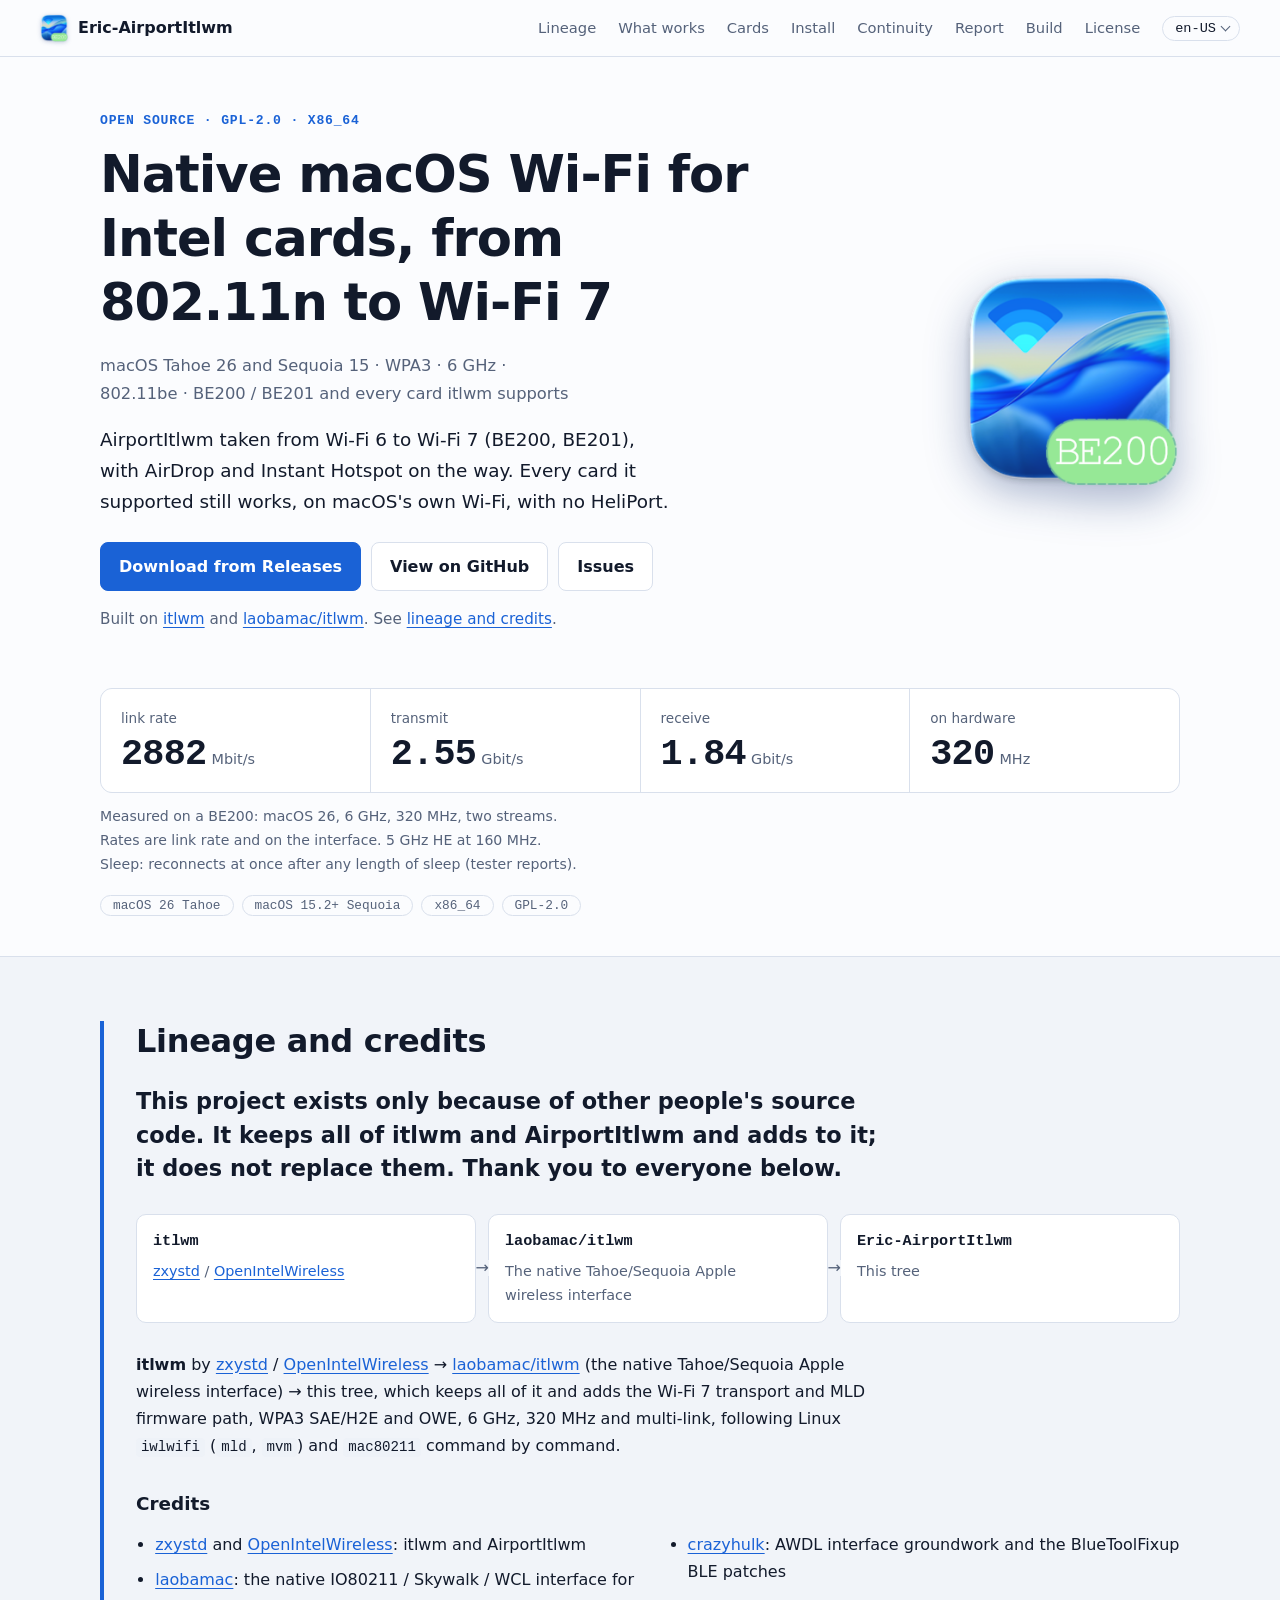
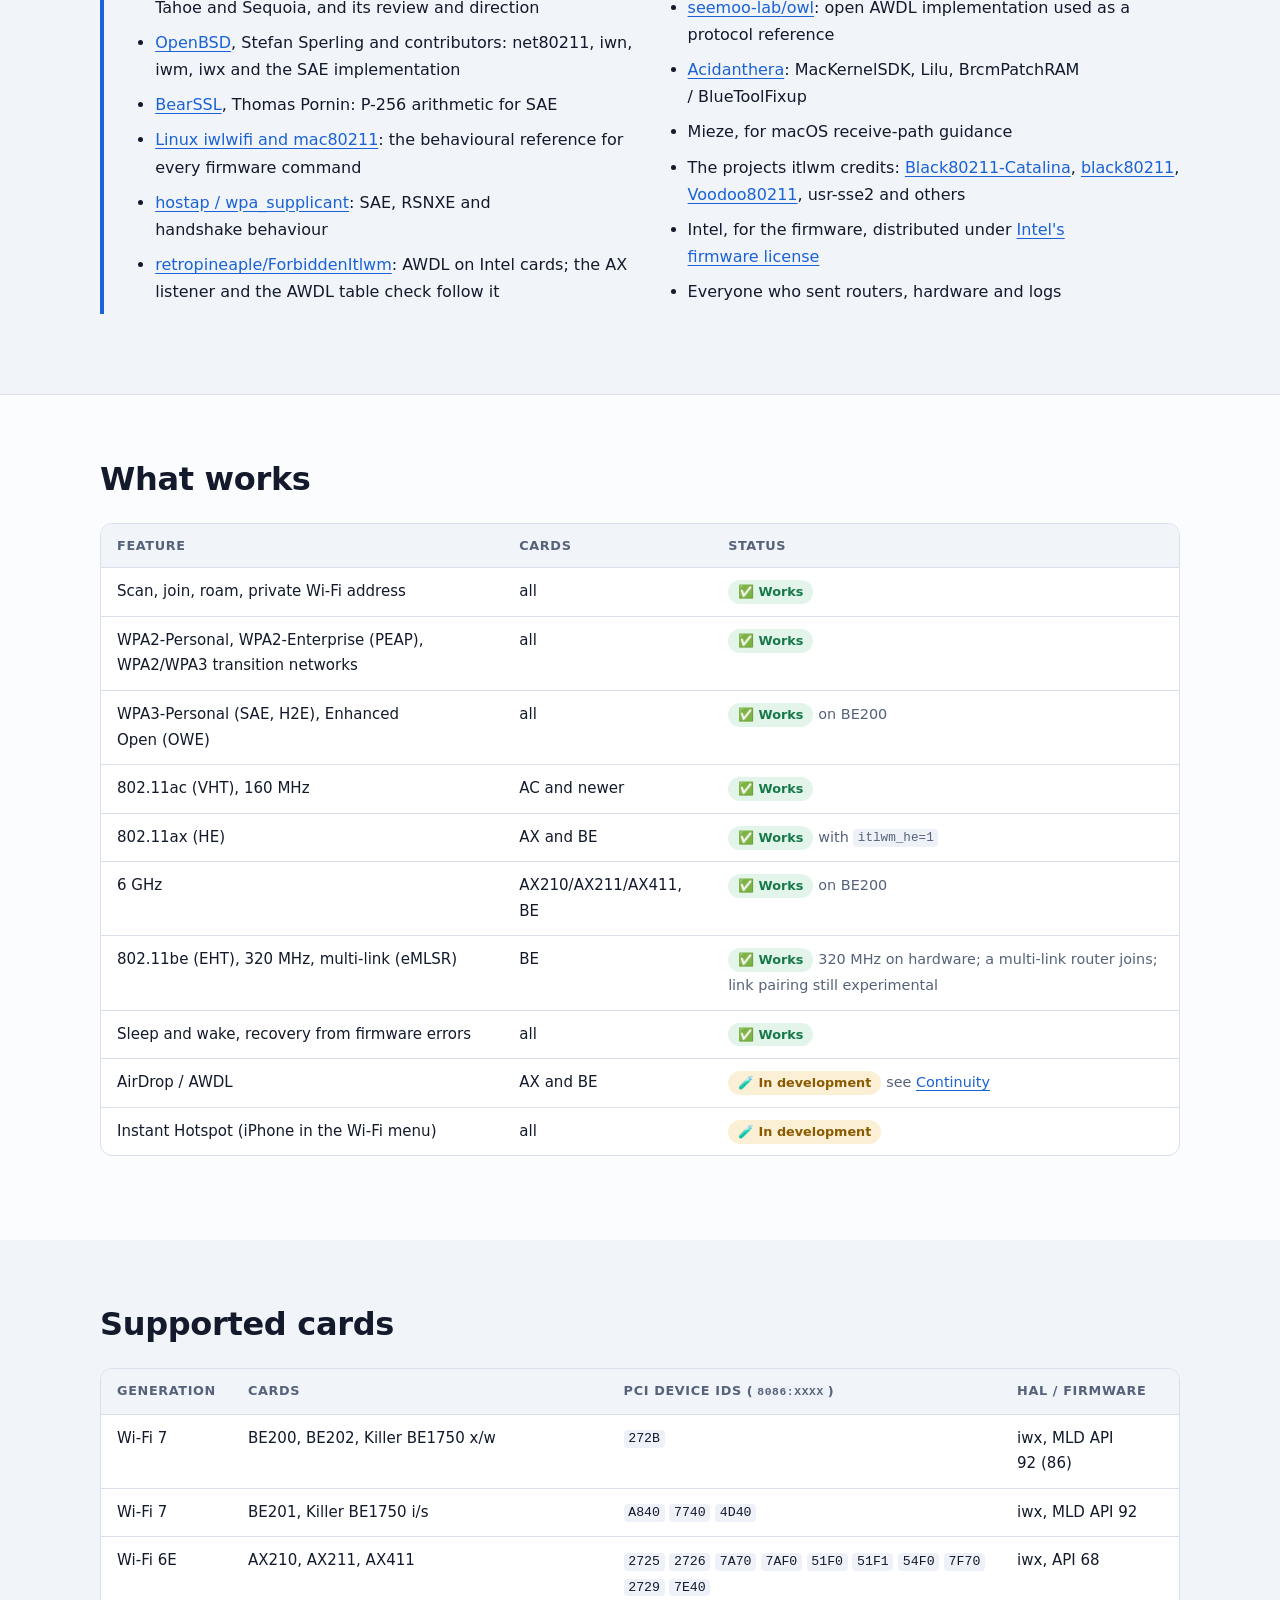
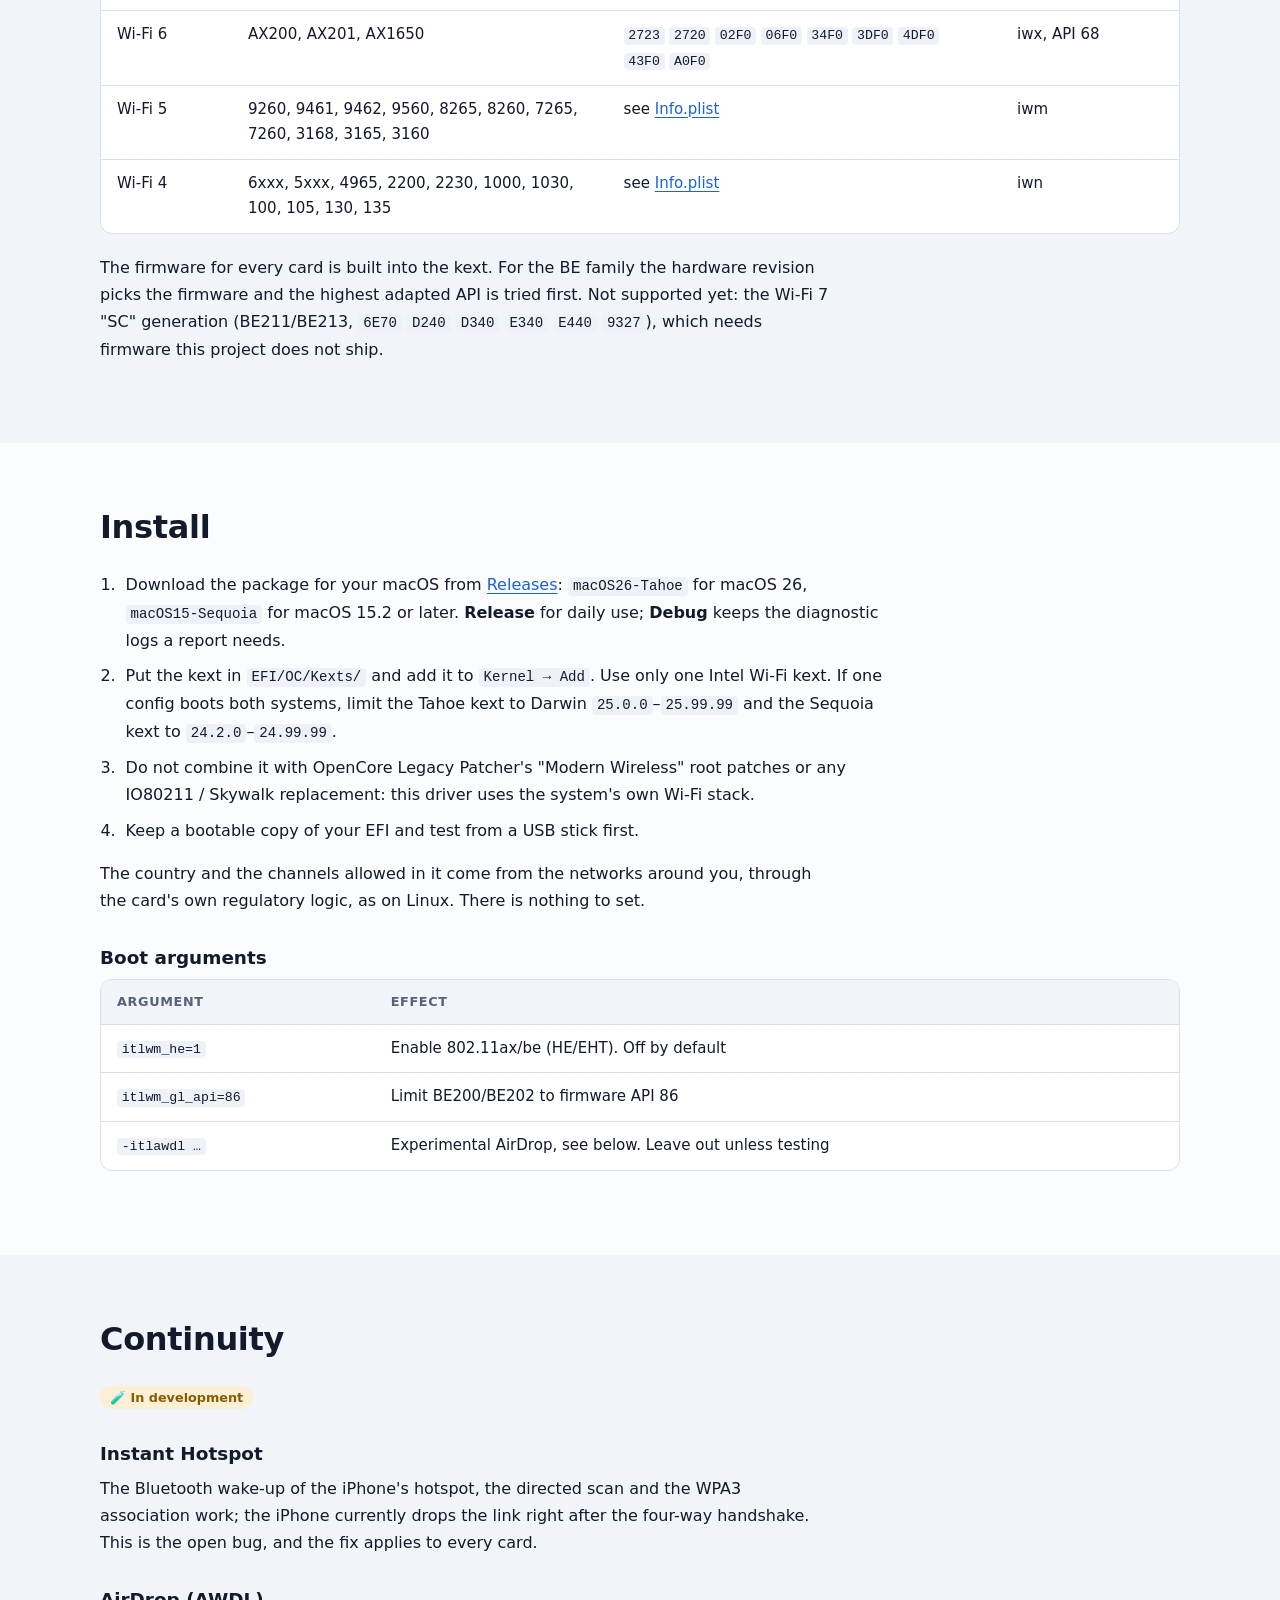
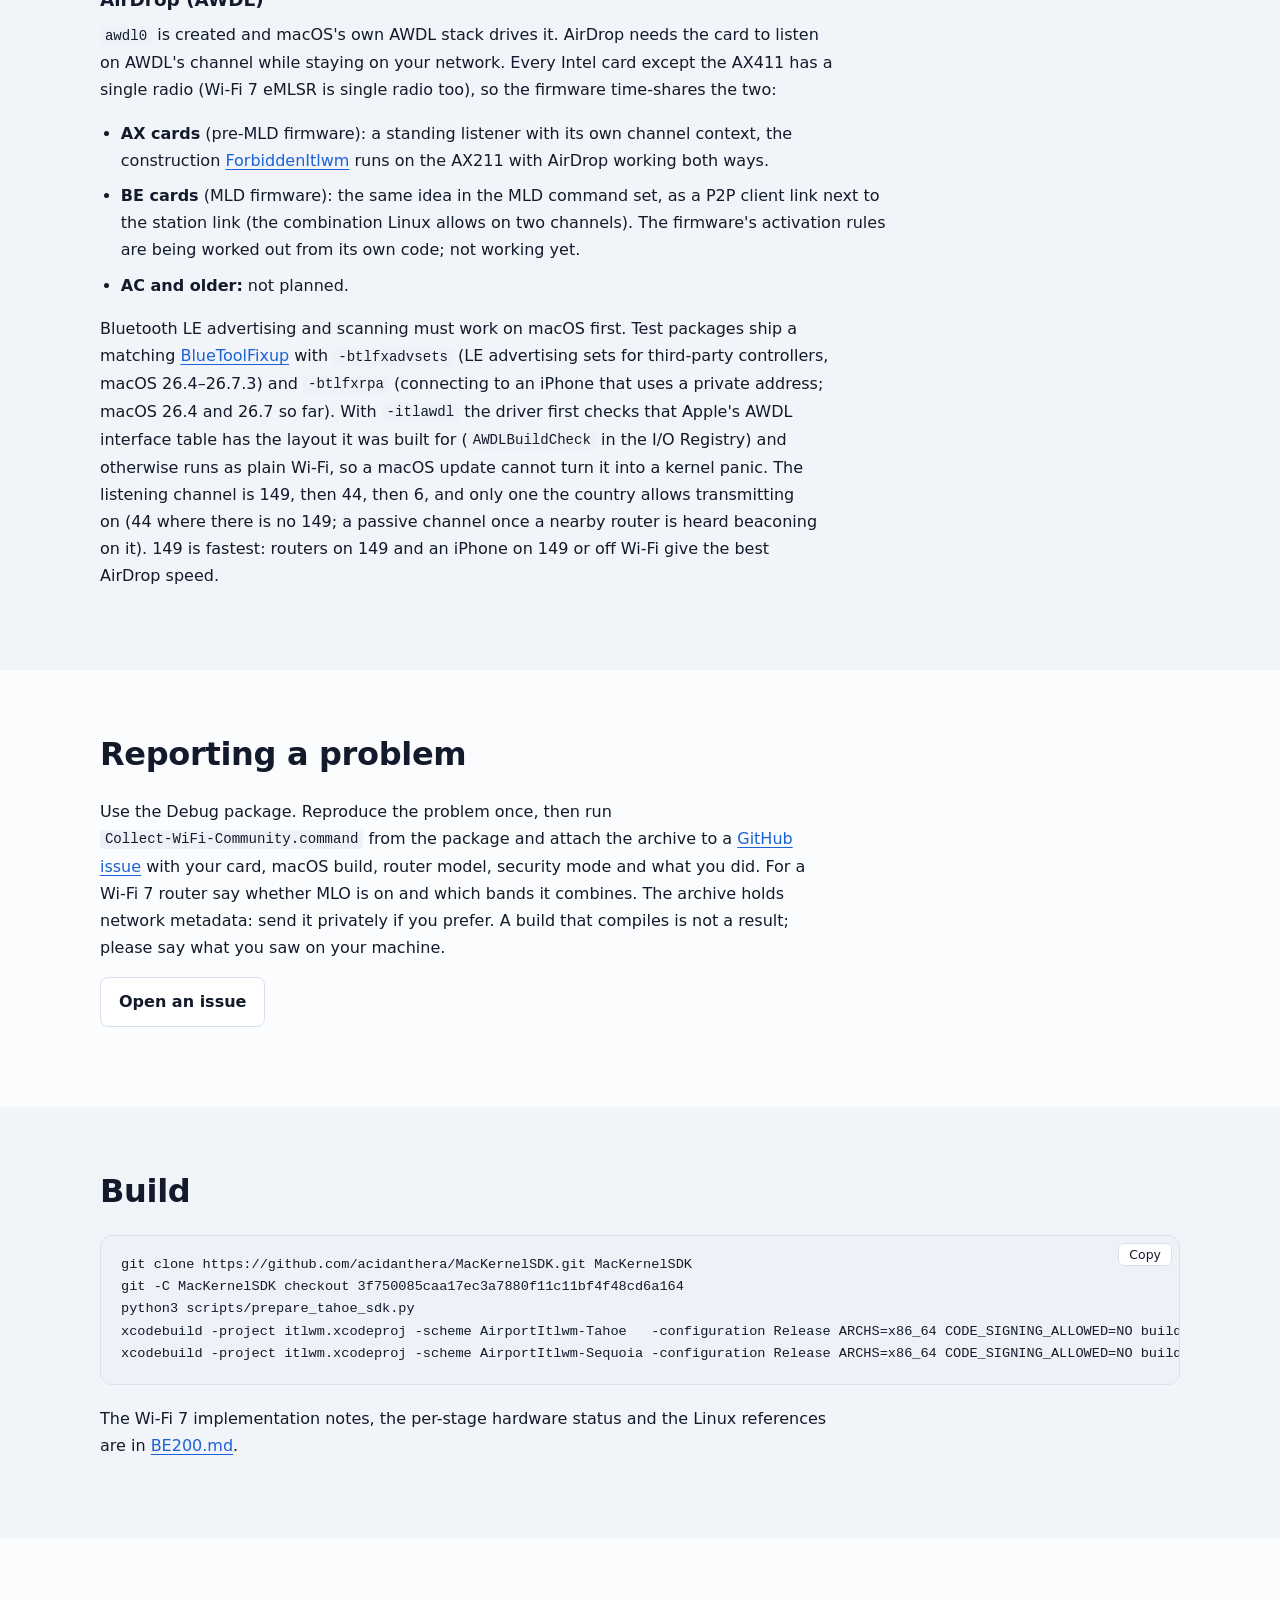
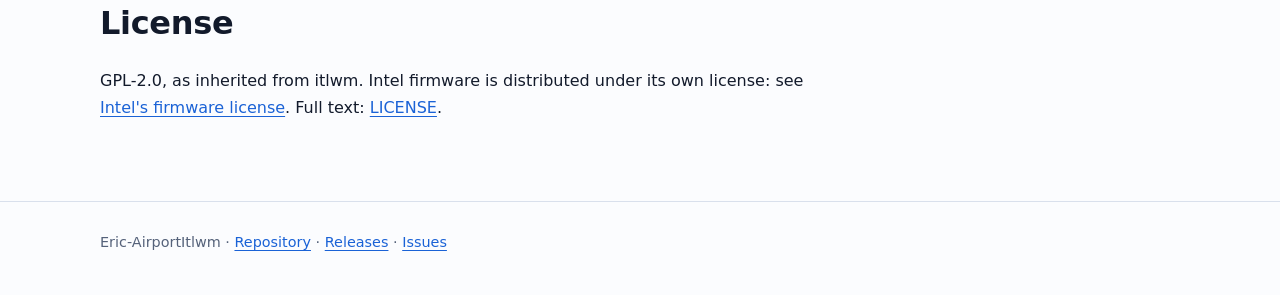
==== commit 0d9f787f: "docs: generated site in six languages (en-US, zh-Hans, zh-Hant, de, fr, ru), browser-language redire" ====
--- a/docs/index.html
+++ b/docs/index.html
@@ -1,13 +1,23 @@
 <!DOCTYPE html>
-<html lang="en">
+<html lang="en" data-lang="en-us">
 <head>
 <meta charset="utf-8">
 <meta name="viewport" content="width=device-width, initial-scale=1">
 <meta name="color-scheme" content="light dark">
 <title>Eric-AirportItlwm: native macOS Wi-Fi for Intel cards, 802.11n to Wi-Fi 7</title>
 <meta name="description" content="Native macOS Wi-Fi for Intel cards, from 802.11n to Wi-Fi 7. macOS Tahoe 26 and Sequoia 15, WPA3, 6 GHz, 802.11be, BE200 / BE201 and every card itlwm supports.">
+<link rel="canonical" href="https://ersiter.github.io/Eric-AirportItlwm/">
+<link rel="alternate" hreflang="en" href="https://ersiter.github.io/Eric-AirportItlwm/">
+<link rel="alternate" hreflang="zh-Hans" href="https://ersiter.github.io/Eric-AirportItlwm/zh-hans/">
+<link rel="alternate" hreflang="zh-Hant" href="https://ersiter.github.io/Eric-AirportItlwm/zh-hant/">
+<link rel="alternate" hreflang="de" href="https://ersiter.github.io/Eric-AirportItlwm/de/">
+<link rel="alternate" hreflang="fr" href="https://ersiter.github.io/Eric-AirportItlwm/fr/">
+<link rel="alternate" hreflang="ru" href="https://ersiter.github.io/Eric-AirportItlwm/ru/">
+<link rel="alternate" hreflang="x-default" href="https://ersiter.github.io/Eric-AirportItlwm/">
 <link rel="icon" type="image/png" href="be200-icon.png">
 <link rel="stylesheet" href="style.css">
+<script>var SITE_ROOT=true;</script>
+<script src="lang.js"></script>
 <script defer src="app.js"></script>
 </head>
 <body>
@@ -26,110 +36,114 @@
 <a href="#license">License</a>
 </nav>
 <details class="lang">
-<summary aria-label="Language / 语言"><span lang="en">en-US</span></summary>
+<summary aria-label="Language"><span lang="en">en-US</span></summary>
 <ul>
-<li><a href="./" hreflang="en" lang="en" aria-current="true">en-US<span>English</span></a></li>
-<li><a href="zh/" hreflang="zh-Hans" lang="zh-Hans">zh-Hans<span>简体中文</span></a></li>
+<li><a href="./" hreflang="en" lang="en" data-lang="en-us" aria-current="true">en-US<span>English</span></a></li>
+<li><a href="zh-hans/" hreflang="zh-Hans" lang="zh-Hans" data-lang="zh-hans">zh-Hans<span>简体中文</span></a></li>
+<li><a href="zh-hant/" hreflang="zh-Hant" lang="zh-Hant" data-lang="zh-hant">zh-Hant<span>繁體中文</span></a></li>
+<li><a href="de/" hreflang="de" lang="de" data-lang="de">de<span>Deutsch</span></a></li>
+<li><a href="fr/" hreflang="fr" lang="fr" data-lang="fr">fr<span>Français</span></a></li>
+<li><a href="ru/" hreflang="ru" lang="ru" data-lang="ru">ru<span>Русский</span></a></li>
 </ul>
 </details>
 </div></header>
 <main id="main">
 <section class="hero" id="top"><div class="wrap hero-grid">
 <div class="hero-text">
-<p class="eyebrow">Open source · GPL-2.0 · x86_64</p>
-<h1>Native macOS Wi-Fi for Intel cards, from 802.11n to Wi-Fi 7</h1>
-<p class="sub">macOS Tahoe 26 and Sequoia 15 · WPA3 · 6 GHz · 802.11be · BE200 / BE201 and every card itlwm supports</p>
-<p class="lead">AirportItlwm taken from Wi-Fi 6 to Wi-Fi 7 (BE200, BE201), with AirDrop and Instant Hotspot on the way. Every card it supported still works, on macOS&#x27;s own Wi-Fi, with no HeliPort.</p>
-<p class="cta"><a class="btn primary" href="https://github.com/Ersiter/Eric-AirportItlwm/releases/latest">Download from Releases</a><a class="btn" href="https://github.com/Ersiter/Eric-AirportItlwm">View on GitHub</a><a class="btn" href="https://github.com/Ersiter/Eric-AirportItlwm/issues">Issues</a></p>
-<p class="credit-line">Built on <a href="https://github.com/OpenIntelWireless/itlwm">itlwm</a> and <a href="https://github.com/laobamac/itlwm">laobamac/itlwm</a>. See <a href="#lineage">lineage and credits</a>.</p>
+<p class="eyebrow">Open source · <span class="nw">GPL-2</span>.0 · x86_64</p>
+<h1>Native macOS <span class="nw">Wi-Fi</span> for Intel cards, from <span class="nw">802.11n</span> to <span class="nw">Wi-Fi 7</span></h1>
+<p class="sub">macOS Tahoe 26 and Sequoia 15 · WPA3 · 6 GHz · <span class="nw">802.11be</span> · <span class="nw">BE200 / BE201</span> and every card itlwm supports</p>
+<p class="lead">AirportItlwm taken from <span class="nw">Wi-Fi 6</span> to <span class="nw">Wi-Fi 7</span> (BE200, BE201), with AirDrop and Instant Hotspot on the way. Every card it supported still works, on macOS's own <span class="nw">Wi-Fi</span>, with no HeliPort.</p>
+<p class="cta"><a target="_blank" rel="noopener noreferrer" class="btn primary" href="https://github.com/Ersiter/Eric-AirportItlwm/releases/latest">Download from Releases</a><a target="_blank" rel="noopener noreferrer" class="btn" href="https://github.com/Ersiter/Eric-AirportItlwm">View on GitHub</a><a target="_blank" rel="noopener noreferrer" class="btn" href="https://github.com/Ersiter/Eric-AirportItlwm/issues">Issues</a></p>
+<p class="credit-line">Built on <a target="_blank" rel="noopener noreferrer" href="https://github.com/OpenIntelWireless/itlwm">itlwm</a> and <a target="_blank" rel="noopener noreferrer" href="https://github.com/laobamac/itlwm">laobamac/itlwm</a>. See <a href="#lineage">lineage and credits</a>.</p>
 </div>
-<div class="hero-art"><img src="be200-icon.png" width="256" height="256" alt="Eric-AirportItlwm icon"></div>
+<div class="hero-art"><img src="be200-icon.png" width="256" height="256" alt="Eric-AirportItlwm"></div>
 </div>
 <div class="wrap"><dl class="stats">
 <div><dt>link rate</dt><dd><span class="num">2882</span> <span class="unit">Mbit/s</span></dd></div>
 <div><dt>transmit</dt><dd><span class="num">2.55</span> <span class="unit">Gbit/s</span></dd></div>
 <div><dt>receive</dt><dd><span class="num">1.84</span> <span class="unit">Gbit/s</span></dd></div>
 <div><dt>on hardware</dt><dd><span class="num">320</span> <span class="unit">MHz</span></dd></div>
-</dl><p class="note">Measured on a BE200: macOS 26, 6 GHz, 320 MHz, two streams. Rates are link rate and on the interface. 5 GHz HE at 160 MHz. Sleep: reconnects at once after any length of sleep (tester reports).</p>
+</dl><p class="note">Measured on a BE200: macOS 26, 6 GHz, 320 MHz, two streams. Rates are link rate and on the interface. 5 GHz HE at 160 MHz. Sleep: reconnects at once after any length of sleep (tester reports).</p>
 <ul class="chips"><li>macOS 26 Tahoe</li><li>macOS 15.2+ Sequoia</li><li>x86_64</li><li>GPL-2.0</li></ul></div>
 </section>
 <section class="lineage" id="lineage"><div class="wrap">
 <h2>Lineage and credits</h2>
-<p class="big">This project exists only because of other people&#x27;s source code. It keeps all of itlwm and AirportItlwm and adds to it; it does not replace them. Thank you to everyone below.</p>
+<p class="big">This project exists only because of other people's source code. It keeps all of itlwm and AirportItlwm and adds to it; it does not replace them. Thank you to everyone below.</p>
 <ol class="chain">
-<li><strong>itlwm</strong><span><a href="https://github.com/zxystd">zxystd</a> / <a href="https://github.com/OpenIntelWireless/itlwm">OpenIntelWireless</a></span></li>
-<li><strong>laobamac/itlwm</strong><span>The native Tahoe/Sequoia Apple wireless interface</span></li>
+<li><strong>itlwm</strong><span><a target="_blank" rel="noopener noreferrer" href="https://github.com/zxystd">zxystd</a> / <a target="_blank" rel="noopener noreferrer" href="https://github.com/OpenIntelWireless/itlwm">OpenIntelWireless</a></span></li>
+<li><strong>laobamac/itlwm</strong><span>The native <span class="nw">Tahoe/Sequoia</span> Apple wireless interface</span></li>
 <li><strong>Eric-AirportItlwm</strong><span>This tree</span></li>
 </ol>
-<p><strong>itlwm</strong> by <a href="https://github.com/zxystd">zxystd</a> / <a href="https://github.com/OpenIntelWireless/itlwm">OpenIntelWireless</a> → <a href="https://github.com/laobamac/itlwm">laobamac/itlwm</a> (the native Tahoe/Sequoia Apple wireless interface) → this tree, which keeps all of it and adds the Wi-Fi 7 transport and MLD firmware path, WPA3 SAE/H2E and OWE, 6 GHz, 320 MHz and multi-link, following Linux <code>iwlwifi</code> (<code>mld</code>, <code>mvm</code>) and <code>mac80211</code> command by command.</p>
+<p><strong>itlwm</strong> by <a target="_blank" rel="noopener noreferrer" href="https://github.com/zxystd">zxystd</a> / <a target="_blank" rel="noopener noreferrer" href="https://github.com/OpenIntelWireless/itlwm">OpenIntelWireless</a> → <a target="_blank" rel="noopener noreferrer" href="https://github.com/laobamac/itlwm">laobamac/itlwm</a> (the native <span class="nw">Tahoe/Sequoia</span> Apple wireless interface) → this tree, which keeps all of it and adds the <span class="nw">Wi-Fi 7</span> transport and MLD firmware path, WPA3 SAE/H2E and OWE, 6 GHz, 320 MHz and <span class="nw">multi-link</span>, following Linux <code>iwlwifi</code> (<code>mld</code>, <code>mvm</code>) and <code>mac80211</code> command by command.</p>
 <h3>Credits</h3>
 <ul class="credits">
-<li><a href="https://github.com/zxystd">zxystd</a> and <a href="https://github.com/OpenIntelWireless">OpenIntelWireless</a>: itlwm and AirportItlwm</li>
-<li><a href="https://github.com/laobamac/itlwm">laobamac</a>: the native IO80211 / Skywalk / WCL interface for Tahoe and Sequoia, and its review and direction</li>
-<li><a href="https://github.com/openbsd/src">OpenBSD</a>, Stefan Sperling and contributors: net80211, iwn, iwm, iwx and the SAE implementation</li>
-<li><a href="https://bearssl.org/">BearSSL</a>, Thomas Pornin: P-256 arithmetic for SAE</li>
-<li><a href="https://github.com/torvalds/linux/tree/master/drivers/net/wireless/intel/iwlwifi">Linux iwlwifi and mac80211</a>: the behavioural reference for every firmware command</li>
-<li><a href="https://w1.fi/">hostap / wpa_supplicant</a>: SAE, RSNXE and handshake behaviour</li>
-<li><a href="https://github.com/retropineaple/ForbiddenItlwm">retropineaple/ForbiddenItlwm</a>: AWDL on Intel cards; the AX listener and the AWDL table check follow it</li>
-<li><a href="https://github.com/crazyhulk">crazyhulk</a>: AWDL interface groundwork and the BlueToolFixup BLE patches</li>
-<li><a href="https://github.com/seemoo-lab/owl">seemoo-lab/owl</a>: open AWDL implementation used as a protocol reference</li>
-<li><a href="https://github.com/acidanthera">Acidanthera</a>: MacKernelSDK, Lilu, BrcmPatchRAM / BlueToolFixup</li>
-<li>Mieze, for macOS receive-path guidance</li>
-<li>The projects itlwm credits: <a href="https://github.com/AppleIntelWiFi/Black80211-Catalina">Black80211-Catalina</a>, <a href="https://github.com/rpeshkov/black80211">black80211</a>, <a href="https://github.com/mercurysquad/Voodoo80211">Voodoo80211</a>, usr-sse2 and others</li>
-<li>Intel, for the firmware, distributed under <a href="https://github.com/Ersiter/Eric-AirportItlwm/blob/be200-tahoe/iwlwifi-firmware-license">Intel's firmware license</a></li>
+<li><a target="_blank" rel="noopener noreferrer" href="https://github.com/zxystd">zxystd</a> and <a target="_blank" rel="noopener noreferrer" href="https://github.com/OpenIntelWireless">OpenIntelWireless</a>: itlwm and AirportItlwm</li>
+<li><a target="_blank" rel="noopener noreferrer" href="https://github.com/laobamac/itlwm">laobamac</a>: the native IO80211 / Skywalk / WCL interface for Tahoe and Sequoia, and its review and direction</li>
+<li><a target="_blank" rel="noopener noreferrer" href="https://github.com/openbsd/src">OpenBSD</a>, Stefan Sperling and contributors: net80211, iwn, iwm, iwx and the SAE implementation</li>
+<li><a target="_blank" rel="noopener noreferrer" href="https://bearssl.org/">BearSSL</a>, Thomas Pornin: <span class="nw">P-256</span> arithmetic for SAE</li>
+<li><a target="_blank" rel="noopener noreferrer" href="https://github.com/torvalds/linux/tree/master/drivers/net/wireless/intel/iwlwifi">Linux iwlwifi and mac80211</a>: the behavioural reference for every firmware command</li>
+<li><a target="_blank" rel="noopener noreferrer" href="https://w1.fi/">hostap / wpa_supplicant</a>: SAE, RSNXE and handshake behaviour</li>
+<li><a target="_blank" rel="noopener noreferrer" href="https://github.com/retropineaple/ForbiddenItlwm">retropineaple/ForbiddenItlwm</a>: AWDL on Intel cards; the AX listener and the AWDL table check follow it</li>
+<li><a target="_blank" rel="noopener noreferrer" href="https://github.com/crazyhulk">crazyhulk</a>: AWDL interface groundwork and the BlueToolFixup BLE patches</li>
+<li><a target="_blank" rel="noopener noreferrer" href="https://github.com/seemoo-lab/owl"><span class="nw">seemoo-lab</span>/owl</a>: open AWDL implementation used as a protocol reference</li>
+<li><a target="_blank" rel="noopener noreferrer" href="https://github.com/acidanthera">Acidanthera</a>: MacKernelSDK, Lilu, BrcmPatchRAM / BlueToolFixup</li>
+<li>Mieze, for macOS <span class="nw">receive-path</span> guidance</li>
+<li>The projects itlwm credits: <a target="_blank" rel="noopener noreferrer" href="https://github.com/AppleIntelWiFi/Black80211-Catalina"><span class="nw">Black80211-Catalina</span></a>, <a target="_blank" rel="noopener noreferrer" href="https://github.com/rpeshkov/black80211">black80211</a>, <a target="_blank" rel="noopener noreferrer" href="https://github.com/mercurysquad/Voodoo80211">Voodoo80211</a>, <span class="nw">usr-sse2</span> and others</li>
+<li>Intel, for the firmware, distributed under <a target="_blank" rel="noopener noreferrer" href="https://github.com/Ersiter/Eric-AirportItlwm/blob/be200-tahoe/iwlwifi-firmware-license">Intel's firmware license</a></li>
 <li>Everyone who sent routers, hardware and logs</li>
 </ul></div></section>
 <section id="works"><div class="wrap"><h2>What works</h2>
 <div class="table-wrap"><table><thead><tr><th>Feature</th><th>Cards</th><th>Status</th></tr></thead><tbody>
-<tr><td>Scan, join, roam, private Wi-Fi address</td><td>all</td><td><span class="pill ok"><span aria-hidden="true">✅</span> Works</span></td></tr>
-<tr><td>WPA2-Personal, WPA2-Enterprise (PEAP), WPA2/WPA3 transition networks</td><td>all</td><td><span class="pill ok"><span aria-hidden="true">✅</span> Works</span></td></tr>
-<tr><td>WPA3-Personal (SAE, H2E), Enhanced Open (OWE)</td><td>all</td><td><span class="pill ok"><span aria-hidden="true">✅</span> Works</span> <span class="snote">on BE200</span></td></tr>
-<tr><td>802.11ac (VHT), 160 MHz</td><td>AC and newer</td><td><span class="pill ok"><span aria-hidden="true">✅</span> Works</span></td></tr>
-<tr><td>802.11ax (HE)</td><td>AX and BE</td><td><span class="pill ok"><span aria-hidden="true">✅</span> Works</span> <span class="snote">with <code>itlwm_he=1</code></span></td></tr>
-<tr><td>6 GHz</td><td>AX210/AX211/AX411, BE</td><td><span class="pill ok"><span aria-hidden="true">✅</span> Works</span> <span class="snote">on BE200</span></td></tr>
-<tr><td>802.11be (EHT), 320 MHz, multi-link (eMLSR)</td><td>BE</td><td><span class="pill ok"><span aria-hidden="true">✅</span> Works</span> <span class="snote">320 MHz on hardware; a multi-link router joins; link pairing still experimental</span></td></tr>
+<tr><td>Scan, join, roam, private <span class="nw">Wi-Fi</span> address</td><td>all</td><td><span class="pill ok"><span aria-hidden="true">✅</span> Works</span></td></tr>
+<tr><td><span class="nw">WPA2-Personal</span>, <span class="nw">WPA2-Enterprise</span> (PEAP), WPA2/WPA3 transition networks</td><td>all</td><td><span class="pill ok"><span aria-hidden="true">✅</span> Works</span></td></tr>
+<tr><td><span class="nw">WPA3-Personal</span> (SAE, H2E), Enhanced Open (OWE)</td><td>all</td><td><span class="pill ok"><span aria-hidden="true">✅</span> Works</span> <span class="snote">on BE200</span></td></tr>
+<tr><td><span class="nw">802.11ac</span> (VHT), 160 MHz</td><td>AC and newer</td><td><span class="pill ok"><span aria-hidden="true">✅</span> Works</span></td></tr>
+<tr><td><span class="nw">802.11ax</span> (HE)</td><td>AX and BE</td><td><span class="pill ok"><span aria-hidden="true">✅</span> Works</span> <span class="snote">with <code>itlwm_he=1</code></span></td></tr>
+<tr><td>6 GHz</td><td>AX210/AX211/AX411, BE</td><td><span class="pill ok"><span aria-hidden="true">✅</span> Works</span> <span class="snote">on BE200</span></td></tr>
+<tr><td><span class="nw">802.11be</span> (EHT), 320 MHz, <span class="nw">multi-link</span> (eMLSR)</td><td>BE</td><td><span class="pill ok"><span aria-hidden="true">✅</span> Works</span> <span class="snote">320 MHz on hardware; a <span class="nw">multi-link</span> router joins; link pairing still experimental</span></td></tr>
 <tr><td>Sleep and wake, recovery from firmware errors</td><td>all</td><td><span class="pill ok"><span aria-hidden="true">✅</span> Works</span></td></tr>
 <tr><td>AirDrop / AWDL</td><td>AX and BE</td><td><span class="pill dev"><span aria-hidden="true">🧪</span> In development</span> <span class="snote">see <a href="#continuity">Continuity</a></span></td></tr>
-<tr><td>Instant Hotspot (iPhone in the Wi-Fi menu)</td><td>all</td><td><span class="pill dev"><span aria-hidden="true">🧪</span> In development</span></td></tr>
+<tr><td>Instant Hotspot (iPhone in the <span class="nw">Wi-Fi</span> menu)</td><td>all</td><td><span class="pill dev"><span aria-hidden="true">🧪</span> In development</span></td></tr>
 </tbody></table></div></div></section>
 <section id="cards"><div class="wrap"><h2>Supported cards</h2>
 <div class="table-wrap"><table class="cards"><thead><tr><th>Generation</th><th>Cards</th><th>PCI device IDs (<code>8086:xxxx</code>)</th><th>HAL / firmware</th></tr></thead><tbody>
-<tr><td>Wi-Fi 7</td><td>BE200, BE202, Killer BE1750 x/w</td><td><code>272B</code></td><td>iwx, MLD API 92 (86)</td></tr>
-<tr><td>Wi-Fi 7</td><td>BE201, Killer BE1750 i/s</td><td><code>A840</code> <code>7740</code> <code>4D40</code></td><td>iwx, MLD API 92</td></tr>
-<tr><td>Wi-Fi 6E</td><td>AX210, AX211, AX411</td><td><code>2725</code> <code>2726</code> <code>7A70</code> <code>7AF0</code> <code>51F0</code> <code>51F1</code> <code>54F0</code> <code>7F70</code> <code>2729</code> <code>7E40</code></td><td>iwx, API 68</td></tr>
-<tr><td>Wi-Fi 6</td><td>AX200, AX201, AX1650</td><td><code>2723</code> <code>2720</code> <code>02F0</code> <code>06F0</code> <code>34F0</code> <code>3DF0</code> <code>4DF0</code> <code>43F0</code> <code>A0F0</code></td><td>iwx, API 68</td></tr>
-<tr><td>Wi-Fi 5</td><td>9260, 9461, 9462, 9560, 8265, 8260, 7265, 7260, 3168, 3165, 3160</td><td>see <a href="https://github.com/Ersiter/Eric-AirportItlwm/blob/be200-tahoe/AirportItlwm/WCL/Info.plist">Info.plist</a></td><td>iwm</td></tr>
-<tr><td>Wi-Fi 4</td><td>6xxx, 5xxx, 4965, 2200, 2230, 1000, 1030, 100, 105, 130, 135</td><td>see <a href="https://github.com/Ersiter/Eric-AirportItlwm/blob/be200-tahoe/AirportItlwm/WCL/Info.plist">Info.plist</a></td><td>iwn</td></tr>
-</tbody></table></div><p>The firmware for every card is built into the kext. For the BE family the hardware revision picks the firmware and the highest adapted API is tried first. Not supported yet: the Wi-Fi 7 "SC" generation (BE211/BE213, <code>6E70</code> <code>D240</code> <code>D340</code> <code>E340</code> <code>E440</code> <code>9327</code>), which needs firmware this project does not ship.</p></div></section>
+<tr><td><span class="nw">Wi-Fi 7</span></td><td>BE200, BE202, Killer BE1750 x/w</td><td><code>272B</code></td><td>iwx, MLD API 92 (86)</td></tr>
+<tr><td><span class="nw">Wi-Fi 7</span></td><td>BE201, Killer BE1750 i/s</td><td><code>A840</code> <code>7740</code> <code>4D40</code></td><td>iwx, MLD API 92</td></tr>
+<tr><td><span class="nw">Wi-Fi 6E</span></td><td>AX210, AX211, AX411</td><td><code>2725</code> <code>2726</code> <code>7A70</code> <code>7AF0</code> <code>51F0</code> <code>51F1</code> <code>54F0</code> <code>7F70</code> <code>2729</code> <code>7E40</code></td><td>iwx, API 68</td></tr>
+<tr><td><span class="nw">Wi-Fi 6</span></td><td>AX200, AX201, AX1650</td><td><code>2723</code> <code>2720</code> <code>02F0</code> <code>06F0</code> <code>34F0</code> <code>3DF0</code> <code>4DF0</code> <code>43F0</code> <code>A0F0</code></td><td>iwx, API 68</td></tr>
+<tr><td><span class="nw">Wi-Fi 5</span></td><td>9260, 9461, 9462, 9560, 8265, 8260, 7265, 7260, 3168, 3165, 3160</td><td>see <a target="_blank" rel="noopener noreferrer" href="https://github.com/Ersiter/Eric-AirportItlwm/blob/be200-tahoe/AirportItlwm/WCL/Info.plist">Info.plist</a></td><td>iwm</td></tr>
+<tr><td><span class="nw">Wi-Fi 4</span></td><td>6xxx, 5xxx, 4965, 2200, 2230, 1000, 1030, 100, 105, 130, 135</td><td>see <a target="_blank" rel="noopener noreferrer" href="https://github.com/Ersiter/Eric-AirportItlwm/blob/be200-tahoe/AirportItlwm/WCL/Info.plist">Info.plist</a></td><td>iwn</td></tr>
+</tbody></table></div><p>The firmware for every card is built into the kext. For the BE family the hardware revision picks the firmware and the highest adapted API is tried first. Not supported yet: the <span class="nw">Wi-Fi 7</span> "SC" generation (BE211/BE213, <code>6E70</code> <code>D240</code> <code>D340</code> <code>E340</code> <code>E440</code> <code>9327</code>), which needs firmware this project does not ship.</p></div></section>
 <section id="install"><div class="wrap"><h2>Install</h2><ol class="steps">
-<li>Download the package for your macOS from <a href="https://github.com/Ersiter/Eric-AirportItlwm/releases">Releases</a>: <code>macOS26-Tahoe</code> for macOS 26, <code>macOS15-Sequoia</code> for macOS 15.2 or later. <strong>Release</strong> for daily use; <strong>Debug</strong> keeps the diagnostic logs a report needs.</li>
-<li>Put the kext in <code>EFI/OC/Kexts/</code> and add it to <code>Kernel → Add</code>. Use only one Intel Wi-Fi kext. If one config boots both systems, limit the Tahoe kext to Darwin <code>25.0.0</code>–<code>25.99.99</code> and the Sequoia kext to <code>24.2.0</code>–<code>24.99.99</code>.</li>
-<li>Do not combine it with OpenCore Legacy Patcher's "Modern Wireless" root patches or any IO80211 / Skywalk replacement: this driver uses the system's own Wi-Fi stack.</li>
+<li>Download the package for your macOS from <a target="_blank" rel="noopener noreferrer" href="https://github.com/Ersiter/Eric-AirportItlwm/releases">Releases</a>: <code>macOS26-Tahoe</code> for macOS 26, <code>macOS15-Sequoia</code> for macOS 15.2 or later. <strong>Release</strong> for daily use; <strong>Debug</strong> keeps the diagnostic logs a report needs.</li>
+<li>Put the kext in <code>EFI/OC/Kexts/</code> and add it to <code>Kernel → Add</code>. Use only one Intel <span class="nw">Wi-Fi</span> kext. If one config boots both systems, limit the Tahoe kext to Darwin <code>25.0.0</code>–<code>25.99.99</code> and the Sequoia kext to <code>24.2.0</code>–<code>24.99.99</code>.</li>
+<li>Do not combine it with OpenCore Legacy Patcher's "Modern Wireless" root patches or any IO80211 / Skywalk replacement: this driver uses the system's own <span class="nw">Wi-Fi</span> stack.</li>
 <li>Keep a bootable copy of your EFI and test from a USB stick first.</li>
 </ol><p>The country and the channels allowed in it come from the networks around you, through the card's own regulatory logic, as on Linux. There is nothing to set.</p>
 <h3>Boot arguments</h3><div class="table-wrap"><table><thead><tr><th>Argument</th><th>Effect</th></tr></thead><tbody>
-<tr><td><code>itlwm_he=1</code></td><td>Enable 802.11ax/be (HE/EHT). Off by default</td></tr>
-<tr><td><code>itlwm_gl_api=86</code></td><td>Limit BE200/BE202 to firmware API 86</td></tr>
+<tr><td><code>itlwm_he=1</code></td><td>Enable <span class="nw">802.11ax</span>/be (HE/EHT). Off by default</td></tr>
+<tr><td><code>itlwm_gl_api=86</code></td><td>Limit BE200/BE202 to firmware API 86</td></tr>
 <tr><td><code>-itlawdl …</code></td><td>Experimental AirDrop, see below. Leave out unless testing</td></tr>
 </tbody></table></div></div></section>
 <section id="continuity"><div class="wrap"><h2>Continuity</h2>
 <p><span class="pill dev"><span aria-hidden="true">🧪</span> In development</span></p>
-<h3>Instant Hotspot</h3><p>The Bluetooth wake-up of the iPhone's hotspot, the directed scan and the WPA3 association work; the iPhone currently drops the link right after the four-way handshake. This is the open bug, and the fix applies to every card.</p>
-<h3>AirDrop (AWDL)</h3><p><code>awdl0</code> is created and macOS's own AWDL stack drives it. AirDrop needs the card to listen on AWDL's channel while staying on your network. Every Intel card except the AX411 has a single radio (Wi-Fi 7 eMLSR is single radio too), so the firmware time-shares the two:</p><ul>
-<li><strong>AX cards</strong> (pre-MLD firmware): a standing listener with its own channel context, the construction <a href="https://github.com/retropineaple/ForbiddenItlwm">ForbiddenItlwm</a> runs on the AX211 with AirDrop working both ways.</li>
+<h3>Instant Hotspot</h3><p>The Bluetooth <span class="nw">wake-up</span> of the iPhone's hotspot, the directed scan and the WPA3 association work; the iPhone currently drops the link right after the <span class="nw">four-way</span> handshake. This is the open bug, and the fix applies to every card.</p>
+<h3>AirDrop (AWDL)</h3><p><code>awdl0</code> is created and macOS's own AWDL stack drives it. AirDrop needs the card to listen on AWDL's channel while staying on your network. Every Intel card except the AX411 has a single radio (<span class="nw">Wi-Fi 7</span> eMLSR is single radio too), so the firmware <span class="nw">time-shares</span> the two:</p><ul>
+<li><strong>AX cards</strong> (<span class="nw">pre-MLD</span> firmware): a standing listener with its own channel context, the construction <a target="_blank" rel="noopener noreferrer" href="https://github.com/retropineaple/ForbiddenItlwm">ForbiddenItlwm</a> runs on the AX211 with AirDrop working both ways.</li>
 <li><strong>BE cards</strong> (MLD firmware): the same idea in the MLD command set, as a P2P client link next to the station link (the combination Linux allows on two channels). The firmware's activation rules are being worked out from its own code; not working yet.</li>
 <li><strong>AC and older:</strong> not planned.</li>
-</ul><p>Bluetooth LE advertising and scanning must work on macOS first. Test packages ship a matching <a href="https://github.com/acidanthera/BrcmPatchRAM">BlueToolFixup</a> with <code>-btlfxadvsets</code> (LE advertising sets for third-party controllers, macOS 26.4–26.7.3) and <code>-btlfxrpa</code> (connecting to an iPhone that uses a private address; macOS 26.4 and 26.7 so far). With <code>-itlawdl</code> the driver first checks that Apple's AWDL interface table has the layout it was built for (<code>AWDLBuildCheck</code> in the I/O Registry) and otherwise runs as plain Wi-Fi, so a macOS update cannot turn it into a kernel panic. The listening channel is 149, then 44, then 6, and only one the country allows transmitting on (44 where there is no 149; a passive channel once a nearby router is heard beaconing on it). 149 is fastest: routers on 149 and an iPhone on 149 or off Wi-Fi give the best AirDrop speed.</p></div></section>
-<section id="report"><div class="wrap"><h2>Reporting a problem</h2><p>Use the Debug package. Reproduce the problem once, then run <code>Collect-WiFi-Community.command</code> from the package and attach the archive to a <a href="https://github.com/Ersiter/Eric-AirportItlwm/issues">GitHub issue</a> with your card, macOS build, router model, security mode and what you did. For a Wi-Fi 7 router say whether MLO is on and which bands it combines. The archive holds network metadata: send it privately if you prefer. A build that compiles is not a result; please say what you saw on your machine.</p><p><a class="btn" href="https://github.com/Ersiter/Eric-AirportItlwm/issues/new">Open an issue</a></p></div></section>
+</ul><p>Bluetooth LE advertising and scanning must work on macOS first. Test packages ship a matching <a target="_blank" rel="noopener noreferrer" href="https://github.com/acidanthera/BrcmPatchRAM">BlueToolFixup</a> with <code>-btlfxadvsets</code> (LE advertising sets for <span class="nw">third-party</span> controllers, macOS 26.4–26.7.3) and <code>-btlfxrpa</code> (connecting to an iPhone that uses a private address; macOS 26.4 and 26.7 so far). With <code>-itlawdl</code> the driver first checks that Apple's AWDL interface table has the layout it was built for (<code>AWDLBuildCheck</code> in the I/O Registry) and otherwise runs as plain <span class="nw">Wi-Fi</span>, so a macOS update cannot turn it into a kernel panic. The listening channel is 149, then 44, then 6, and only one the country allows transmitting on (44 where there is no 149; a passive channel once a nearby router is heard beaconing on it). 149 is fastest: routers on 149 and an iPhone on 149 or off <span class="nw">Wi-Fi</span> give the best AirDrop speed.</p></div></section>
+<section id="report"><div class="wrap"><h2>Reporting a problem</h2><p>Use the Debug package. Reproduce the problem once, then run <code>Collect-WiFi-Community.command</code> from the package and attach the archive to a <a target="_blank" rel="noopener noreferrer" href="https://github.com/Ersiter/Eric-AirportItlwm/issues">GitHub issue</a> with your card, macOS build, router model, security mode and what you did. For a <span class="nw">Wi-Fi 7</span> router say whether MLO is on and which bands it combines. The archive holds network metadata: send it privately if you prefer. A build that compiles is not a result; please say what you saw on your machine.</p><p><a target="_blank" rel="noopener noreferrer" class="btn" href="https://github.com/Ersiter/Eric-AirportItlwm/issues/new">Open an issue</a></p></div></section>
 <section id="build"><div class="wrap"><h2>Build</h2>
 <div class="code"><button type="button" class="copy" data-copied="Copied" hidden>Copy</button><pre><code>git clone https://github.com/acidanthera/MacKernelSDK.git MacKernelSDK
 git -C MacKernelSDK checkout 3f750085caa17ec3a7880f11c11bf4f48cd6a164
 python3 scripts/prepare_tahoe_sdk.py
 xcodebuild -project itlwm.xcodeproj -scheme AirportItlwm-Tahoe   -configuration Release ARCHS=x86_64 CODE_SIGNING_ALLOWED=NO build
 xcodebuild -project itlwm.xcodeproj -scheme AirportItlwm-Sequoia -configuration Release ARCHS=x86_64 CODE_SIGNING_ALLOWED=NO build</code></pre></div>
-<p>The Wi-Fi 7 implementation notes, the per-stage hardware status and the Linux references are in <a href="https://github.com/Ersiter/Eric-AirportItlwm/blob/be200-tahoe/BE200.md">BE200.md</a>.</p></div></section>
-<section id="license"><div class="wrap"><h2>License</h2><p>GPL-2.0, as inherited from itlwm. Intel firmware is distributed under its own license: see <a href="https://github.com/Ersiter/Eric-AirportItlwm/blob/be200-tahoe/iwlwifi-firmware-license">Intel's firmware license</a>. Full text: <a href="https://github.com/Ersiter/Eric-AirportItlwm/blob/be200-tahoe/LICENSE">LICENSE</a>.</p></div></section>
+<p>The <span class="nw">Wi-Fi 7</span> implementation notes, the <span class="nw">per-stage</span> hardware status and the Linux references are in <a target="_blank" rel="noopener noreferrer" href="https://github.com/Ersiter/Eric-AirportItlwm/blob/be200-tahoe/BE200.md">BE200.md</a>.</p></div></section>
+<section id="license"><div class="wrap"><h2>License</h2><p><span class="nw">GPL-2</span>.0, as inherited from itlwm. Intel firmware is distributed under its own license: see <a target="_blank" rel="noopener noreferrer" href="https://github.com/Ersiter/Eric-AirportItlwm/blob/be200-tahoe/iwlwifi-firmware-license">Intel's firmware license</a>. Full text: <a target="_blank" rel="noopener noreferrer" href="https://github.com/Ersiter/Eric-AirportItlwm/blob/be200-tahoe/LICENSE">LICENSE</a>.</p></div></section>
 </main>
-<footer><div class="wrap"><p>Eric-AirportItlwm · <a href="https://github.com/Ersiter/Eric-AirportItlwm">Repository</a> · <a href="https://github.com/Ersiter/Eric-AirportItlwm/releases">Releases</a> · <a href="https://github.com/Ersiter/Eric-AirportItlwm/issues">Issues</a></p></div></footer>
+<footer><div class="wrap"><p>Eric-AirportItlwm · <a target="_blank" rel="noopener noreferrer" href="https://github.com/Ersiter/Eric-AirportItlwm">Repository</a> · <a target="_blank" rel="noopener noreferrer" href="https://github.com/Ersiter/Eric-AirportItlwm/releases">Releases</a> · <a target="_blank" rel="noopener noreferrer" href="https://github.com/Ersiter/Eric-AirportItlwm/issues">Issues</a></p></div></footer>
 </body>
 </html>
--- a/docs/style.css
+++ b/docs/style.css
@@ -36,6 +36,14 @@
 }
 
 * { box-sizing: border-box; }
+:lang(zh-Hant) { --sans: system-ui, -apple-system, "Segoe UI", "PingFang TC", "Microsoft JhengHei", "Noto Sans CJK TC", "Noto Sans TC", sans-serif; }
+
+/* Line breaks: no word is split over two lines. Chinese breaks only at the phrase marks (<wbr>) the build puts in;
+   names, versions and numbers with their unit carry .nw or a no-break space. */
+.nw { white-space: nowrap; }
+h1, h2, h3, .big, .lead, .sub, .note { text-wrap: balance; }
+p, li, td { text-wrap: pretty; }
+:lang(zh-Hans) body, :lang(zh-Hant) body { word-break: keep-all; overflow-wrap: break-word; line-break: strict; }
 html { scroll-behavior: smooth; scroll-padding-top: 72px; -webkit-text-size-adjust: 100%; }
 body {
   margin: 0;
@@ -48,7 +56,8 @@
 a { color: var(--accent); text-underline-offset: 3px; }
 a:hover { text-decoration-thickness: 2px; }
 :focus-visible { outline: 2px solid var(--accent); outline-offset: 2px; border-radius: 3px; }
-code { font-family: var(--mono); font-size: .88em; background: var(--code-bg); padding: .1em .35em; border-radius: 4px; overflow-wrap: anywhere; }
+section[tabindex="-1"]:focus, main[tabindex="-1"]:focus { outline: none; }
+code { font-family: var(--mono); font-size: .88em; background: var(--code-bg); padding: .1em .35em; border-radius: 4px; white-space: nowrap; }
 .wrap { width: min(1080px, 100% - 40px); margin-inline: auto; }
 
 .skip { position: absolute; left: -999px; top: 8px; background: var(--accent); color: var(--accent-ink); padding: 8px 12px; border-radius: 6px; z-index: 20; }
@@ -57,7 +66,7 @@
 /* header: the bar spans the window; sections on the right, then the language menu */
 .top { position: sticky; top: 0; z-index: 10; background: color-mix(in srgb, var(--bg) 88%, transparent); backdrop-filter: blur(10px); -webkit-backdrop-filter: blur(10px); border-bottom: 1px solid var(--line); }
 .bar { display: flex; align-items: center; gap: 12px; min-height: 56px; padding-inline: clamp(16px, 4vw, 40px); }
-.brand { display: flex; align-items: center; gap: 10px; font-weight: 650; color: var(--text); text-decoration: none; white-space: nowrap; margin-right: auto; }
+.brand { display: flex; align-items: center; gap: 10px; font-weight: 650; color: var(--text); text-decoration: none; white-space: nowrap; margin-right: auto; flex-shrink: 0; }
 .brand img { filter: drop-shadow(0 1px 2px rgba(10, 40, 110, .25)); }
 .top nav { display: flex; gap: 2px; }
 .top nav a { color: var(--muted); text-decoration: none; padding: 6px 10px; border-radius: 6px; font-size: .92rem; white-space: nowrap; }
@@ -85,7 +94,7 @@
 .burger[aria-expanded="true"] span:nth-child(2) { opacity: 0; }
 .burger[aria-expanded="true"] span:nth-child(3) { transform: translateY(-6px) rotate(-45deg); }
 
-@media (max-width: 900px) {
+@media (max-width: 1040px) {
   .burger { display: block; order: 3; }
   .top nav { position: fixed; top: 60px; right: clamp(8px, 3vw, 16px); flex-direction: column; gap: 0; min-width: 176px; padding: 4px; background: var(--panel); border: 1px solid var(--line); border-radius: 10px; box-shadow: 0 8px 24px -8px rgba(0, 0, 0, .25); transform: translateY(-8px); opacity: 0; visibility: hidden; transition: transform .2s, opacity .2s, visibility 0s .2s; }
   .top nav.open { transform: none; opacity: 1; visibility: visible; transition: transform .2s, opacity .2s; }
@@ -107,11 +116,11 @@
 .hero-grid { display: grid; grid-template-columns: 1fr 220px; gap: 40px; align-items: center; }
 .eyebrow { color: var(--accent); font: 600 .82rem var(--mono); letter-spacing: .06em; text-transform: uppercase; margin-bottom: 14px; }
 h1 { font-size: clamp(2rem, 1.2rem + 3.2vw, 3.2rem); letter-spacing: -.02em; max-width: 20ch; }
-:lang(zh-Hans) h1 { letter-spacing: 0; max-width: 18em; }
+:lang(zh-Hans) h1, :lang(zh-Hant) h1 { letter-spacing: 0; max-width: 18em; }
 .sub { color: var(--muted); margin-top: 18px; font-size: 1.02rem; }
 .lead { font-size: 1.15rem; margin-top: 8px; }
 .cta { display: flex; flex-wrap: wrap; gap: 10px; margin-top: 24px; }
-.btn { display: inline-block; padding: 10px 18px; border: 1px solid var(--line); border-radius: 8px; text-decoration: none; color: var(--text); background: var(--panel); font-weight: 550; }
+.btn { display: inline-flex; align-items: center; justify-content: center; padding: 10px 18px; border: 1px solid var(--line); border-radius: 8px; text-decoration: none; color: var(--text); background: var(--panel); font-weight: 550; }
 .btn:hover { border-color: var(--accent); }
 .btn.primary { background: var(--accent); border-color: var(--accent); color: var(--accent-ink); }
 .credit-line { color: var(--muted); font-size: .95rem; margin-top: 4px; }
@@ -146,7 +155,7 @@
 th, td { text-align: left; vertical-align: top; padding: 11px 16px; border-bottom: 1px solid var(--line); }
 tbody tr:last-child td { border-bottom: 0; }
 th { font-size: .8rem; text-transform: uppercase; letter-spacing: .05em; color: var(--muted); background: var(--bg-alt); font-weight: 600; white-space: nowrap; }
-:lang(zh-Hans) th { text-transform: none; letter-spacing: 0; }
+:lang(zh-Hans) th, :lang(zh-Hant) th { text-transform: none; letter-spacing: 0; }
 table.cards { min-width: 720px; }
 .pill { display: inline-block; font-size: .8rem; font-weight: 600; padding: 1px 10px; border-radius: 999px; white-space: nowrap; }
 .pill.ok { color: var(--ok); background: var(--ok-bg); }
@@ -157,7 +166,7 @@
 .steps li { padding-left: .3em; }
 .code { position: relative; margin: 0 0 20px; }
 pre { margin: 0; padding: 18px 20px; background: var(--code-bg); border: 1px solid var(--line); border-radius: 12px; overflow-x: auto; font: .85rem/1.65 var(--mono); }
-pre code { background: none; padding: 0; font-size: inherit; overflow-wrap: normal; }
+pre code { background: none; padding: 0; font-size: inherit; white-space: pre; }
 .copy { position: absolute; top: 8px; right: 8px; font: .78rem var(--sans); padding: 3px 10px; border: 1px solid var(--line); border-radius: 6px; background: var(--panel); color: var(--text); cursor: pointer; }
 .copy:hover { border-color: var(--accent); }
 
@@ -169,9 +178,13 @@
   .hero-grid { grid-template-columns: 1fr; }
   .hero-art { order: -1; }
   .hero-art img { margin: 0; max-width: 96px; }
+  /* Download spans the row; GitHub and Issues share the row below at equal width. */
+  .cta { display: grid; grid-template-columns: 1fr 1fr; gap: 10px; }
+  .cta .btn { padding: 12px 14px; }
+  .cta .btn.primary { grid-column: 1 / -1; }
   .stats { grid-template-columns: repeat(2, 1fr); }
   .chain { grid-template-columns: 1fr; }
-  .chain li:not(:last-child)::after { content: "↓"; right: auto; left: 20px; top: auto; bottom: -15px; transform: none; }
+  .chain li:not(:last-child)::after { content: "↓"; right: auto; left: 50%; top: auto; bottom: -15px; transform: translateX(-50%); padding: 0 6px; }
 }
 @media (max-width: 480px) {
   .brand { font-size: .9rem; }
